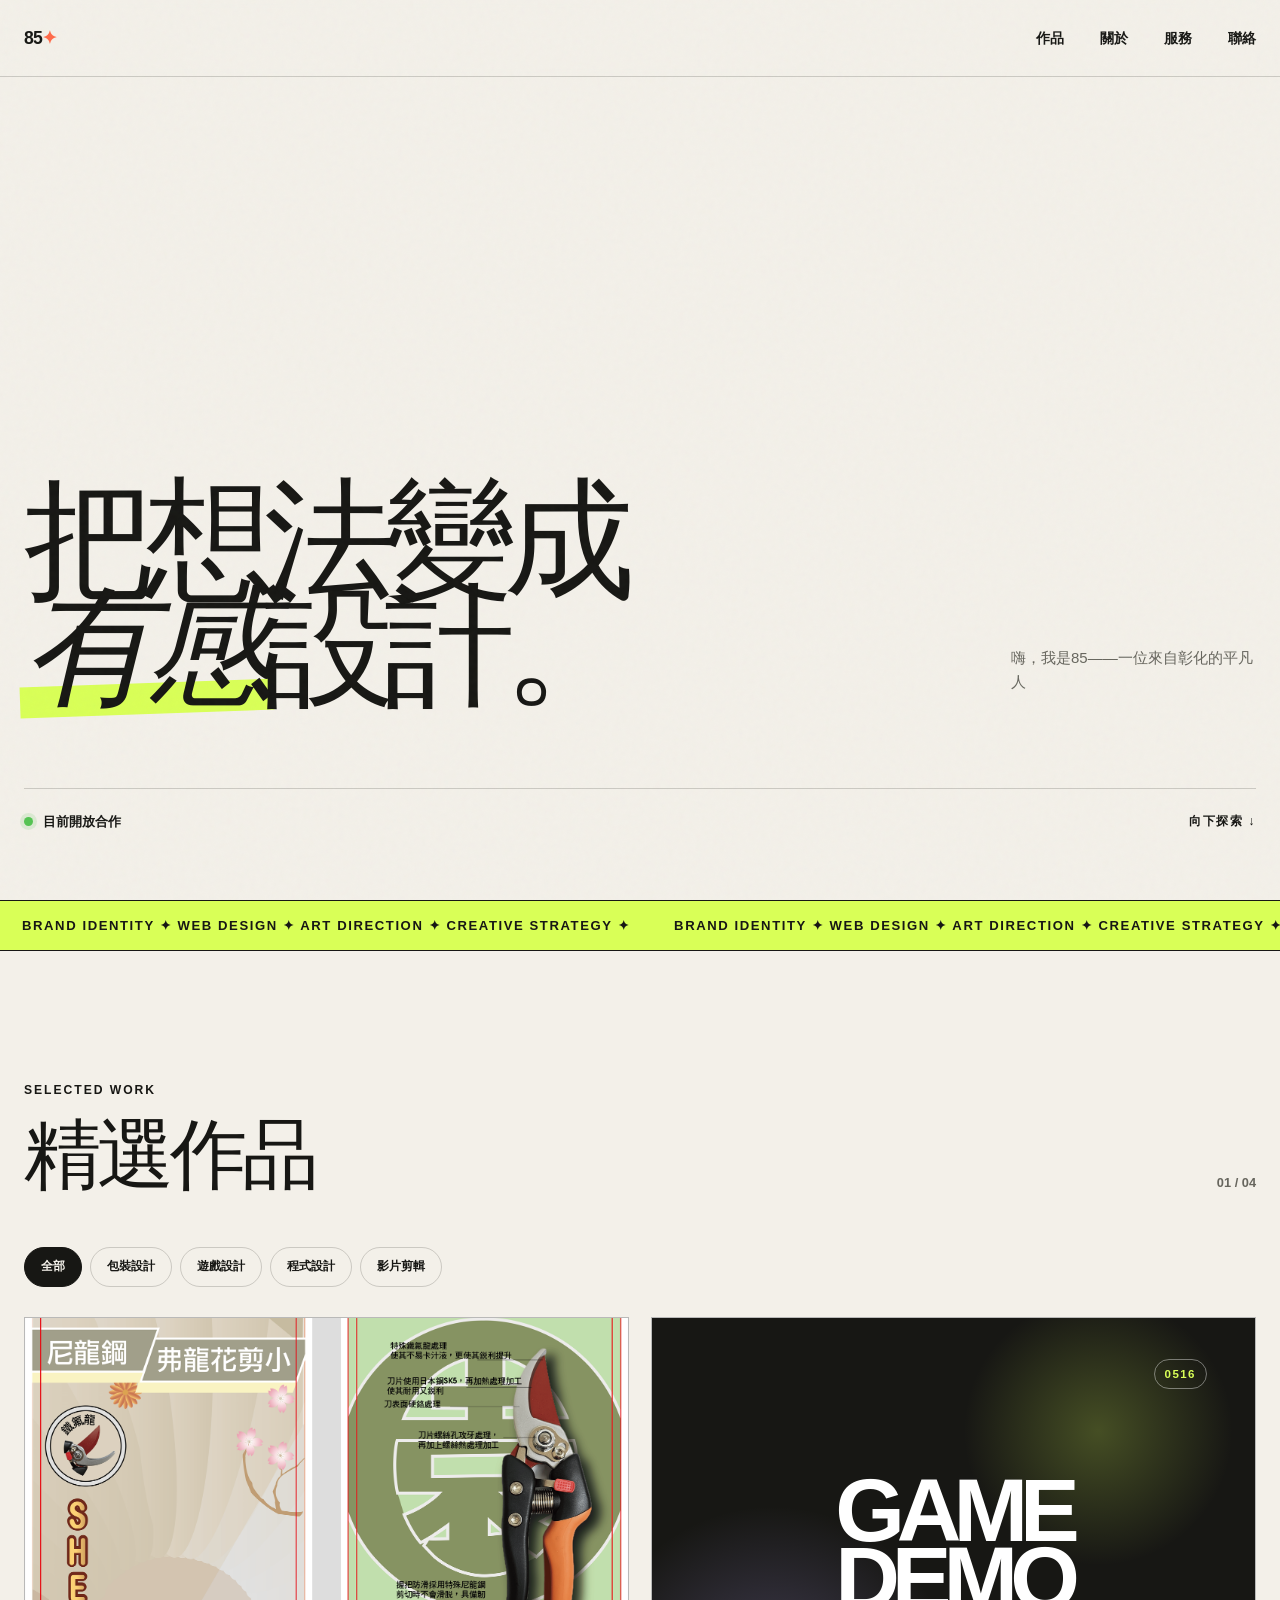
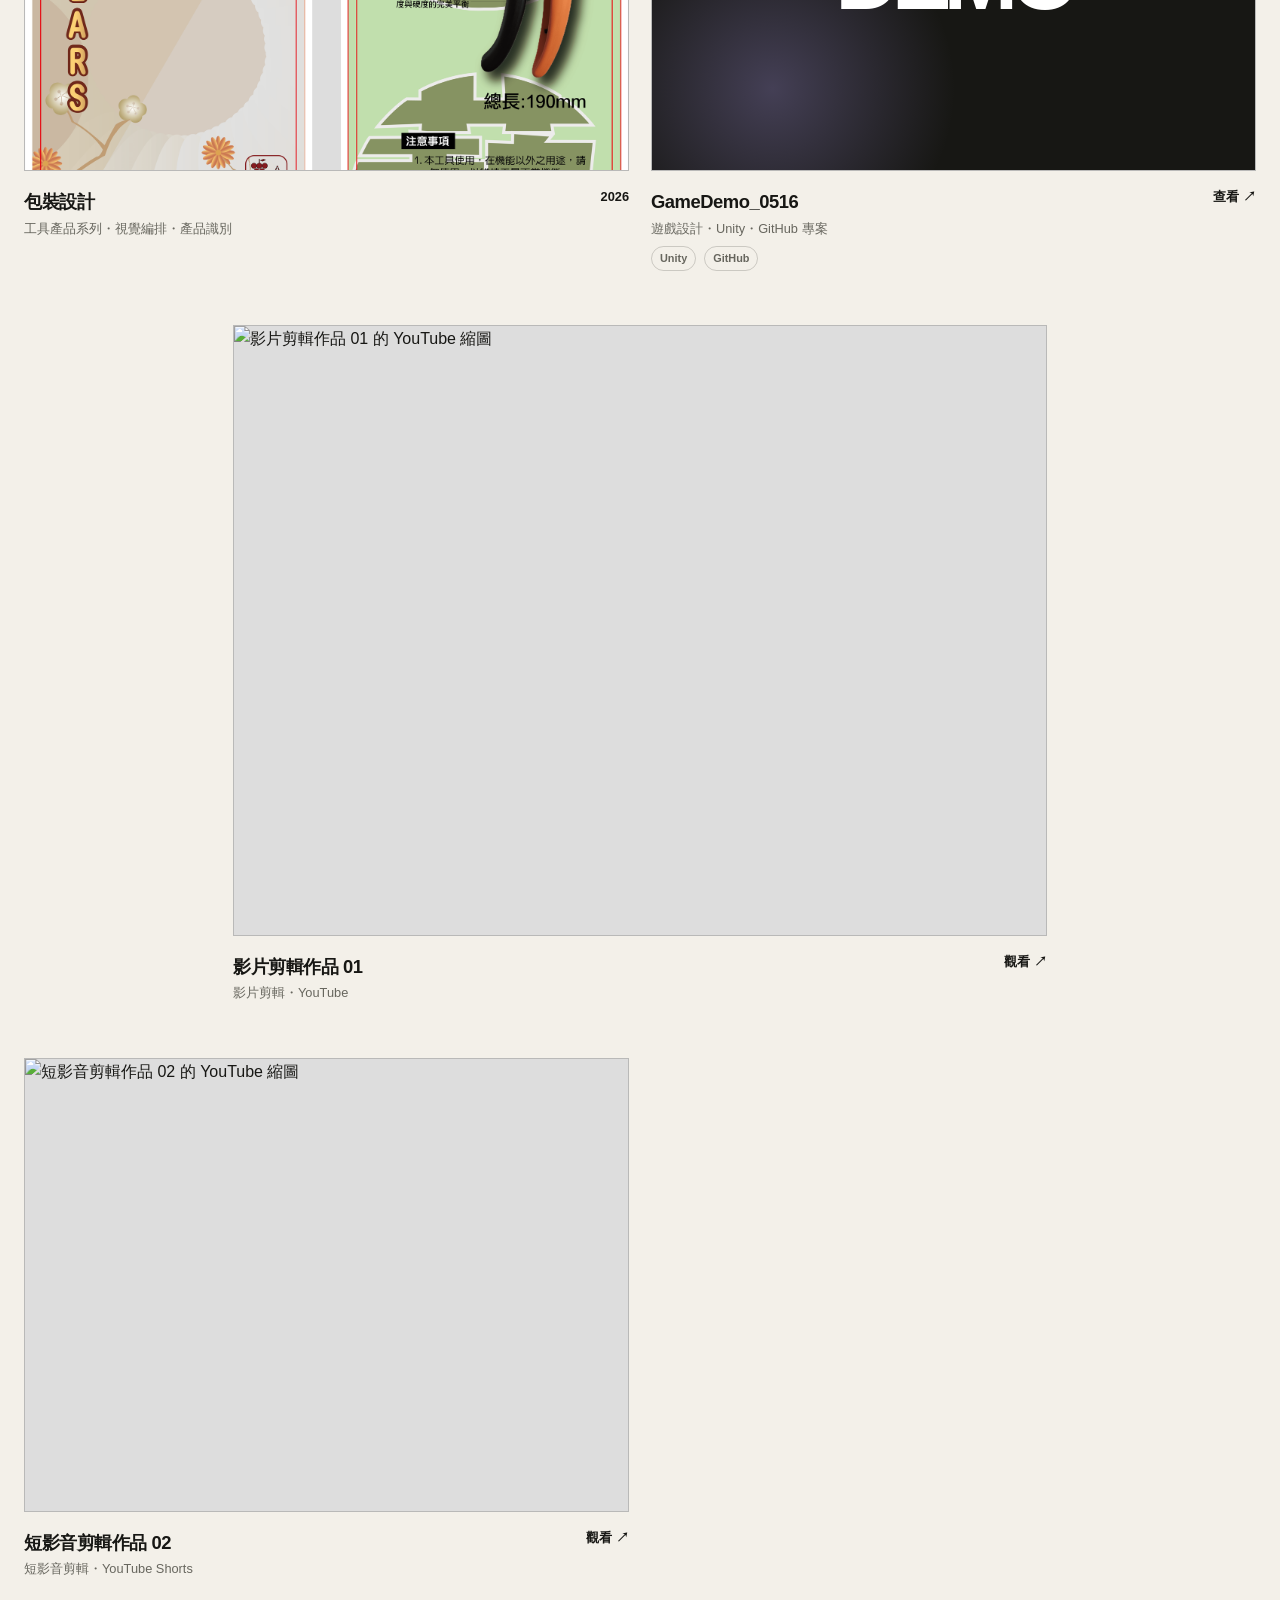
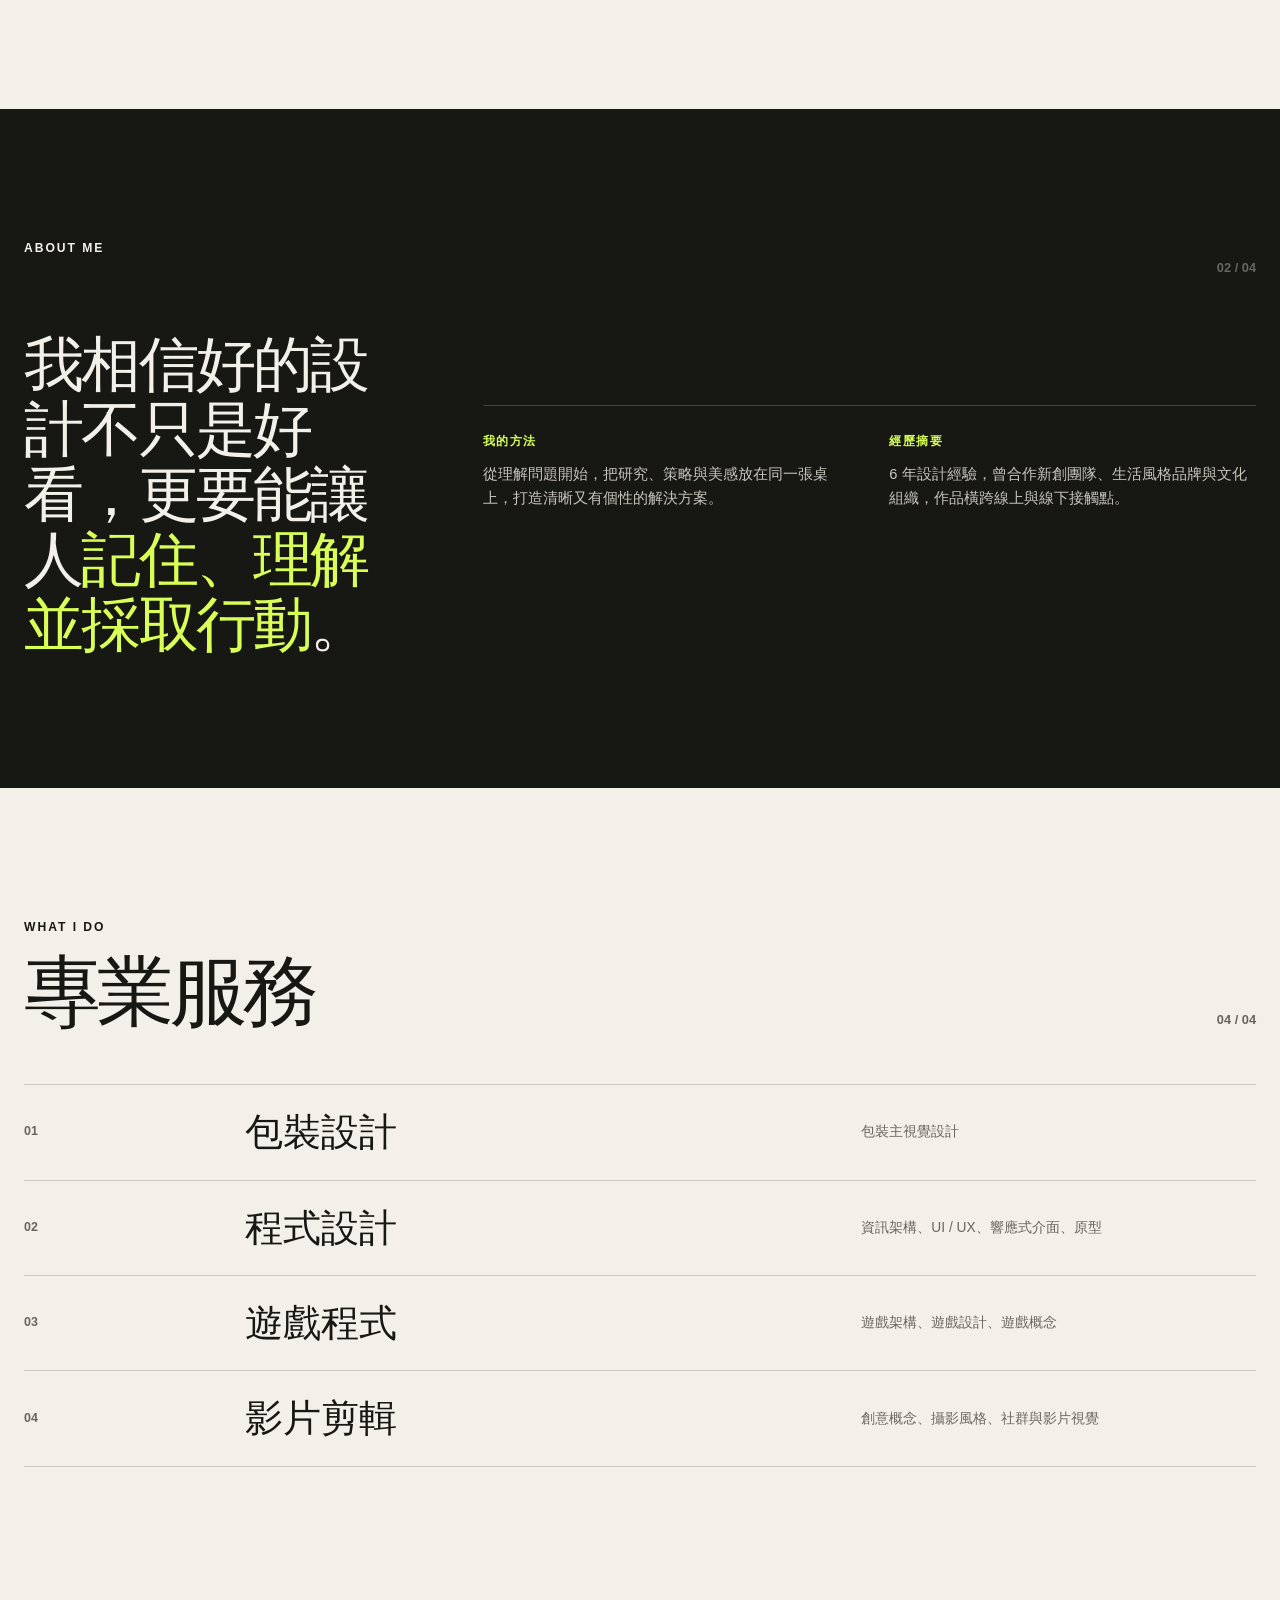
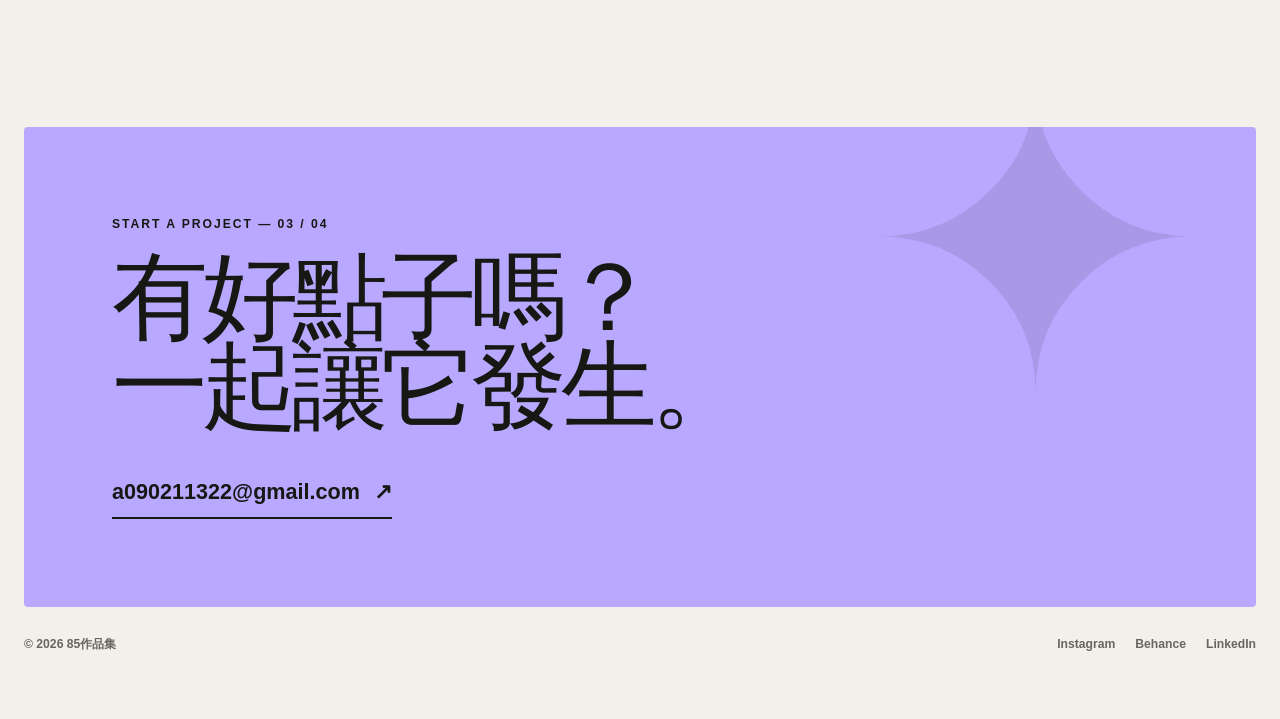
==== index.html @ 9539cc4c "Optimize packaging preview for mobile" ====
<!DOCTYPE html>
<html lang="zh-Hant">
<head>
  <meta charset="UTF-8">
  <meta name="viewport" content="width=device-width, initial-scale=1.0">
  <meta name="description" content="85的個人作品集。">
  <title>85 — 設計作品集</title>
  <link rel="stylesheet" href="styles.css?v=20260918-2">
</head>
<body>
  <div class="noise" aria-hidden="true"></div>

  <header>
    <nav class="container" aria-label="主要導覽">
      <a class="logo" href="#top" aria-label="回到首頁">85<span>✦</span></a>
      <button class="menu-button" type="button" aria-expanded="false" aria-controls="nav-links">選單</button>
      <div class="nav-links" id="nav-links">
        <a href="#work">作品</a>
        <a href="#about">關於</a>
        <a href="#services">服務</a>
        <a href="#contact">聯絡</a>
      </div>
    </nav>
  </header>

  <main id="top">
    <section class="hero">
      <div class="container">
        <div class="hero-top">
          <h1><span class="hero-line">把想法變成</span><span class="hero-line hero-line--accent"><em>有感</em>設計。</span></h1>
          <p class="hero-note">嗨，我是85——一位來自彰化的平凡人 </p>
        </div>
        <div class="hero-footer">
          <span class="status">目前開放合作</span>
          <a class="scroll-mark" href="#work">向下探索 ↓</a>
        </div>
      </div>
    </section>

    <div class="marquee" aria-hidden="true">
      <div class="marquee-track">
        <span>Brand Identity ✦ Web Design ✦ Art Direction ✦ Creative Strategy ✦</span>
        <span>Brand Identity ✦ Web Design ✦ Art Direction ✦ Creative Strategy ✦</span>
      </div>
    </div>

    <section id="work">
      <div class="container">
        <div class="section-heading reveal">
          <div>
            <p class="eyebrow">Selected work</p>
            <h2>精選作品</h2>
          </div>
          <span class="section-index">01 / 04</span>
        </div>

        <div class="filters reveal" aria-label="作品分類">
          <button class="filter active" type="button" data-filter="all">全部</button>
          <button class="filter" type="button" data-filter="brand">包裝設計</button>
          <button class="filter" type="button" data-filter="digital">遊戲設計</button>
          <button class="filter" type="button" data-filter="editorial">程式設計</button>
          <button class="filter" type="button" data-filter="video">影片剪輯</button>
        </div>

        <div class="projects">
          <article class="project reveal" data-category="brand">
            <a href="Work/" aria-label="查看工具產品包裝設計專案">
              <div class="project-visual"><img class="project-art project-photo" src="Work/418神田鳥尼龍鋼弗龍花剪小-web.png" alt="神田鳥花剪包裝設計" loading="lazy"></div>
              <div class="project-meta">
                <div><h3>包裝設計</h3><p>工具產品系列・視覺編排・產品識別</p></div>
                <span class="project-year">2026</span>
              </div>
            </a>
          </article>

          <article class="project project--game reveal" data-category="digital">
            <a href="https://github.com/insulation87/GameTest" target="_blank" rel="noopener noreferrer" aria-label="前往 GitHub 查看 GameDemo 0516 遊戲專案（在新分頁開啟）">
              <div class="project-visual"><div class="project-art game-art"></div></div>
              <div class="project-meta">
                <div>
                  <h3>GameDemo_0516</h3>
                  <p>遊戲設計・Unity・GitHub 專案</p>
                  <div class="download-meta" aria-hidden="true"><span>Unity</span><span>GitHub</span></div>
                </div>
                <span class="project-year">查看 ↗</span>
              </div>
            </a>
          </article>

          <article class="project project--video reveal" data-category="video">
            <a href="https://youtu.be/78-8fRRiSWk" target="_blank" rel="noopener noreferrer" aria-label="前往 YouTube 觀看影片剪輯作品 01（在新分頁開啟）">
              <div class="project-visual">
                <img class="project-art project-photo" src="https://i.ytimg.com/vi/78-8fRRiSWk/hqdefault.jpg" alt="影片剪輯作品 01 的 YouTube 縮圖" loading="lazy">
              </div>
              <div class="project-meta">
                <div><h3>影片剪輯作品 01</h3><p>影片剪輯・YouTube</p></div>
                <span class="project-year">觀看 ↗</span>
              </div>
            </a>
          </article>

          <article class="project project--video reveal" data-category="video">
            <a href="https://youtube.com/shorts/8UHu_Lg8MpE?feature=share" target="_blank" rel="noopener noreferrer" aria-label="前往 YouTube 觀看短影音剪輯作品 02（在新分頁開啟）">
              <div class="project-visual">
                <img class="project-art project-photo" src="https://i.ytimg.com/vi/8UHu_Lg8MpE/hqdefault.jpg" alt="短影音剪輯作品 02 的 YouTube 縮圖" loading="lazy">
              </div>
              <div class="project-meta">
                <div><h3>短影音剪輯作品 02</h3><p>短影音剪輯・YouTube Shorts</p></div>
                <span class="project-year">觀看 ↗</span>
              </div>
            </a>
          </article>

        </div>
      </div>
    </section>

    <section class="about" id="about">
      <div class="container">
        <div class="section-heading reveal">
          <p class="eyebrow">About me</p>
          <span class="section-index">02 / 04</span>
        </div>
        <div class="about-grid">
          <p class="about-copy reveal">我相信好的設計不只是好看，更要能讓人<span>記住、理解並採取行動</span>。</p>
          <div class="about-details reveal">
            <div>
              <h3>我的方法</h3>
              <p>從理解問題開始，把研究、策略與美感放在同一張桌上，打造清晰又有個性的解決方案。</p>
            </div>
            <div>
              <h3>經歷摘要</h3>
              <p>6 年設計經驗，曾合作新創團隊、生活風格品牌與文化組織，作品橫跨線上與線下接觸點。</p>
            </div>
          </div>
        </div>
      </div>
    </section>

    <section id="services">
      <div class="container">
        <div class="section-heading reveal">
          <div><p class="eyebrow">What I do</p><h2>專業服務</h2></div>
          <span class="section-index">04 / 04</span>
        </div>
        <div class="services-list reveal">
          <div class="service"><span>01</span><h3>包裝設計</h3><p>包裝主視覺設計</p></div>
          <div class="service"><span>02</span><h3>程式設計</h3><p>資訊架構、UI / UX、響應式介面、原型</p></div>
          <div class="service"><span>03</span><h3>遊戲程式</h3><p>遊戲架構、遊戲設計、遊戲概念</p></div>
          <div class="service"><span>04</span><h3>影片剪輯</h3><p>創意概念、攝影風格、社群與影片視覺</p></div>
        </div>
      </div>
    </section>

    <section class="contact" id="contact">
      <div class="container">
        <div class="contact-card reveal">
          <p class="eyebrow">Start a project — 03 / 04</p>
          <h2>有好點子嗎？<br>一起讓它發生。</h2>
          <a class="contact-link" href="mailto:a090211322@gmail.com">a090211322@gmail.com <span>↗</span></a>
        </div>
        <footer>
          <span>© <span id="year"></span> 85作品集</span>
          <div class="socials"><a href="#">Instagram</a><a href="#">Behance</a><a href="#">LinkedIn</a></div>
        </footer>
      </div>
    </section>
  </main>

  <script>
    const menuButton = document.querySelector('.menu-button');
    const navLinks = document.querySelector('.nav-links');

    menuButton.addEventListener('click', () => {
      const isOpen = navLinks.classList.toggle('open');
      menuButton.setAttribute('aria-expanded', String(isOpen));
      menuButton.textContent = isOpen ? '關閉' : '選單';
    });

    navLinks.querySelectorAll('a').forEach(link => link.addEventListener('click', () => {
      navLinks.classList.remove('open');
      menuButton.setAttribute('aria-expanded', 'false');
      menuButton.textContent = '選單';
    }));

    document.querySelectorAll('.filter').forEach(button => {
      button.addEventListener('click', () => {
        document.querySelector('.filter.active').classList.remove('active');
        button.classList.add('active');
        const filter = button.dataset.filter;

        document.querySelectorAll('.project').forEach(project => {
          const categories = project.dataset.category.split(' ');
          project.classList.toggle('hidden', filter !== 'all' && !categories.includes(filter));
        });
      });
    });

    const observer = new IntersectionObserver(entries => {
      entries.forEach(entry => {
        if (entry.isIntersecting) {
          entry.target.classList.add('visible');
          observer.unobserve(entry.target);
        }
      });
    }, { threshold: .12 });

    document.querySelectorAll('.reveal').forEach(element => observer.observe(element));
    document.getElementById('year').textContent = new Date().getFullYear();
  </script>
</body>
</html>
---- styles.css ----
:root {
  --ink: #171714;
  --paper: #f3f0e9;
  --lime: #d9ff57;
  --coral: #ff6b4a;
  --lavender: #b9a8ff;
  --line: rgba(23, 23, 20, 0.18);
  --muted: #67665e;
  --max-width: 1240px;
}

* { box-sizing: border-box; }
html { width: 100%; max-width: 100%; overflow-x: hidden; scroll-behavior: smooth; }
body {
  width: 100%;
  max-width: 100%;
  overflow-x: hidden;
  margin: 0;
  color: var(--ink);
  background: var(--paper);
  font-family: Inter, "Noto Sans TC", "PingFang TC", "Microsoft JhengHei", sans-serif;
  line-height: 1.6;
}
a { color: inherit; text-decoration: none; }
button { color: inherit; font: inherit; }
::selection { color: var(--ink); background: var(--lime); }
main { width: 100%; max-width: 100%; overflow-x: clip; }

.noise {
  position: fixed;
  inset: 0;
  z-index: 20;
  pointer-events: none;
  opacity: .035;
  background-image: url("data:image/svg+xml,%3Csvg viewBox='0 0 180 180' xmlns='http://www.w3.org/2000/svg'%3E%3Cfilter id='n'%3E%3CfeTurbulence type='fractalNoise' baseFrequency='.85' numOctaves='4' stitchTiles='stitch'/%3E%3C/filter%3E%3Crect width='100%25' height='100%25' filter='url(%23n)' opacity='.8'/%3E%3C/svg%3E");
}

.container { width: min(calc(100% - 48px), var(--max-width)); margin: 0 auto; }
.eyebrow {
  margin: 0 0 20px;
  font-size: .76rem;
  font-weight: 800;
  letter-spacing: .16em;
  text-transform: uppercase;
}

header {
  position: fixed;
  top: 0;
  left: 0;
  z-index: 10;
  width: 100%;
  border-bottom: 1px solid var(--line);
  background: rgba(243, 240, 233, .86);
  backdrop-filter: blur(16px);
}
nav {
  display: flex;
  align-items: center;
  justify-content: space-between;
  height: 76px;
}
.logo { font-size: 1.1rem; font-weight: 900; letter-spacing: -.04em; }
.logo span { color: var(--coral); }
.nav-links { display: flex; align-items: center; gap: 36px; }
.nav-links a { position: relative; font-size: .88rem; font-weight: 700; }
.nav-links a::after {
  content: "";
  position: absolute;
  right: 0;
  bottom: -5px;
  left: 0;
  height: 2px;
  background: var(--ink);
  transform: scaleX(0);
  transform-origin: right;
  transition: transform .25s ease;
}
.nav-links a:hover::after { transform: scaleX(1); transform-origin: left; }
.menu-button { display: none; padding: 8px 0; border: 0; background: none; font-weight: 800; cursor: pointer; }

.hero {
  min-height: 100vh;
  display: grid;
  align-items: end;
  padding: 150px 0 68px;
  overflow: hidden;
}
.hero-top { display: flex; justify-content: space-between; align-items: flex-end; gap: 40px; }
.hero h1 {
  max-width: 980px;
  margin: 0;
  font-family: Georgia, "Noto Serif TC", serif;
  font-size: clamp(4.3rem, 10.2vw, 9.1rem);
  font-weight: 400;
  line-height: .82;
  letter-spacing: -.085em;
}
.hero-line { display: block; }
.hero-line--accent { white-space: nowrap; }
.hero h1 em { position: relative; font-weight: 400; }
.hero h1 em::before {
  content: "";
  position: absolute;
  z-index: -1;
  right: -.08em;
  bottom: .04em;
  left: -.03em;
  height: .24em;
  background: var(--lime);
  transform: rotate(-2deg);
}
.hero-note { width: 245px; margin: 0 0 8px; font-size: .94rem; color: var(--muted); }
.hero-footer {
  display: flex;
  align-items: flex-end;
  justify-content: space-between;
  margin-top: 86px;
  padding-top: 22px;
  border-top: 1px solid var(--line);
}
.status { display: flex; align-items: center; gap: 10px; font-size: .82rem; font-weight: 700; }
.status::before { content: ""; width: 9px; height: 9px; border-radius: 50%; background: #54c452; box-shadow: 0 0 0 4px rgba(84,196,82,.15); }
.scroll-mark { font-size: .78rem; font-weight: 800; letter-spacing: .12em; text-transform: uppercase; }

.marquee { width: 100%; max-width: 100vw; overflow: hidden; border-block: 1px solid var(--ink); background: var(--lime); }
.marquee-track { display: flex; width: max-content; animation: marquee 22s linear infinite; }
.marquee span { padding: 14px 22px; font-size: .82rem; font-weight: 900; letter-spacing: .12em; text-transform: uppercase; }
@keyframes marquee { to { transform: translateX(-50%); } }

section { padding: 130px 0; }
.section-heading { display: flex; justify-content: space-between; align-items: end; gap: 32px; margin-bottom: 54px; }
.section-heading h2 { margin: 0; font: 400 clamp(2.8rem, 6vw, 5.8rem)/.95 Georgia, "Noto Serif TC", serif; letter-spacing: -.055em; }
.section-index { color: var(--muted); font-size: .8rem; font-weight: 800; }

.filters { display: flex; gap: 8px; flex-wrap: wrap; margin-bottom: 30px; }
.filter {
  padding: 9px 16px;
  border: 1px solid var(--line);
  border-radius: 999px;
  background: transparent;
  font-size: .78rem;
  font-weight: 750;
  cursor: pointer;
  transition: .2s ease;
}
.filter:hover, .filter.active { color: var(--paper); border-color: var(--ink); background: var(--ink); }

.projects { display: grid; grid-template-columns: repeat(12, minmax(0, 1fr)); gap: 54px 22px; }
.project { min-width: 0; grid-column: span 6; transition: opacity .25s ease, transform .25s ease; }
.project > a { display: block; width: 100%; min-width: 0; }
.project:nth-child(3n) { grid-column: 3 / span 8; }
.project.hidden { display: none; }
.project-visual {
  position: relative;
  overflow: hidden;
  aspect-ratio: 4 / 3;
  border: 1px solid var(--line);
  background: #ddd;
}
.project-visual::after {
  content: "查看專案 ↗";
  position: absolute;
  right: 18px;
  bottom: 18px;
  padding: 10px 14px;
  border-radius: 999px;
  color: white;
  background: var(--ink);
  font-size: .76rem;
  font-weight: 800;
  opacity: 0;
  transform: translateY(8px);
  transition: .25s ease;
}
.project:hover .project-visual::after { opacity: 1; transform: none; }
.project-art { position: absolute; inset: 0; transition: transform .55s cubic-bezier(.2,.7,.2,1); }
.project:hover .project-art { transform: scale(1.035); }
.project-photo { width: 100%; height: 100%; object-fit: cover; object-position: center 35%; }

.art-one { background: #ef583c; }
.art-one::before { content: "日日\A 好食"; white-space: pre; position: absolute; left: 10%; top: 11%; font: 900 clamp(3rem, 6vw, 6rem)/.85 "Noto Sans TC", sans-serif; letter-spacing: -.1em; color: #ffe9aa; }
.art-one::after { content: "01"; position: absolute; right: 8%; bottom: 5%; font: italic 400 8rem/1 Georgia, serif; color: #3b2b21; }
.art-two { background: #211f20; }
.art-two::before { content: ""; position: absolute; width: 42%; aspect-ratio: 1; left: 29%; top: 20%; border-radius: 50%; background: radial-gradient(circle at 34% 30%, #fff4d0 0 5%, #baa8ff 20%, #6049c7 47%, transparent 48%), conic-gradient(from 90deg, #b9a8ff, #ff6b4a, #d9ff57, #b9a8ff); filter: blur(.2px); box-shadow: 0 0 70px #7c63ff66; }
.art-two::after { content: "NOCTURNE"; position: absolute; right: 0; bottom: 8%; left: 0; color: white; font: 400 clamp(2rem, 4vw, 4rem)/1 Georgia, serif; letter-spacing: .14em; text-align: center; }
.art-three { background: #bed1d6; }
.art-three::before { content: "A\A R\A C"; white-space: pre; position: absolute; left: 7%; top: -4%; font: 900 clamp(6rem, 14vw, 13rem)/.62 Arial, sans-serif; color: #18222d; letter-spacing: -.11em; }
.art-three::after { content: "建築作為日常的容器"; position: absolute; right: 7%; bottom: 8%; width: 120px; padding-top: 12px; border-top: 2px solid #18222d; font-size: .75rem; font-weight: 800; }
.art-four { background: #d9ff57; }
.art-four::before { content: "MOVE\A WITH\A JOY"; white-space: pre; position: absolute; left: 9%; top: 12%; font: 900 clamp(2.6rem, 6vw, 5.8rem)/.78 Arial, sans-serif; letter-spacing: -.09em; transform: rotate(-5deg); }
.art-four::after { content: "●"; position: absolute; right: 10%; bottom: 9%; font-size: clamp(5rem, 11vw, 10rem); color: var(--coral); }

.project-meta { display: flex; justify-content: space-between; gap: 20px; padding-top: 16px; }
.project-meta h3 { margin: 0; font-size: 1.15rem; letter-spacing: -.025em; }
.project-meta p { margin: 2px 0 0; color: var(--muted); font-size: .8rem; }
.project-year { font-size: .8rem; font-weight: 700; }

.project--game .project-visual::after {
  content: "在 GitHub 查看 ↗";
  color: var(--ink);
  background: var(--lime);
}
.project--video .project-visual::after {
  content: "在 YouTube 觀看 ↗";
  background: #ff0033;
}
.game-art {
  display: grid;
  place-items: center;
  padding: clamp(28px, 6vw, 70px);
  color: white;
  background:
    radial-gradient(circle at 74% 25%, rgba(217, 255, 87, .24), transparent 24%),
    radial-gradient(circle at 20% 82%, rgba(185, 168, 255, .28), transparent 30%),
    #171714;
}
.game-art::before {
  content: "GAME\A DEMO";
  white-space: pre;
  font: 900 clamp(3.2rem, 7vw, 7rem)/.76 Arial, sans-serif;
  letter-spacing: -.09em;
}
.game-art::after {
  content: "0516";
  position: absolute;
  top: 9%;
  right: 8%;
  padding: 5px 10px;
  border: 1px solid rgba(255,255,255,.4);
  border-radius: 999px;
  color: var(--lime);
  font-size: .72rem;
  font-weight: 900;
  letter-spacing: .12em;
}
.download-meta { display: flex; align-items: center; gap: 8px; flex-wrap: wrap; margin-top: 7px; }
.download-meta span {
  padding: 3px 8px;
  border: 1px solid var(--line);
  border-radius: 999px;
  color: var(--muted);
  font-size: .68rem;
  font-weight: 750;
}

.about { color: var(--paper); background: var(--ink); }
.about-grid { display: grid; grid-template-columns: 4fr 8fr; gap: 72px; }
.about-copy { margin: 0; font: 400 clamp(2.1rem, 4.7vw, 4.5rem)/1.08 Georgia, "Noto Serif TC", serif; letter-spacing: -.045em; }
.about-copy span { color: var(--lime); }
.about-details { grid-column: 2; display: grid; grid-template-columns: 1fr 1fr; gap: 40px; margin-top: 72px; padding-top: 26px; border-top: 1px solid rgba(255,255,255,.18); }
.about-details h3 { margin: 0 0 12px; font-size: .75rem; color: var(--lime); letter-spacing: .13em; text-transform: uppercase; }
.about-details p { margin: 0; color: #c8c5bc; font-size: .92rem; }

.services-list { border-top: 1px solid var(--line); }
.service { display: grid; grid-template-columns: 1fr 3fr 2fr; gap: 24px; align-items: center; padding: 28px 0; border-bottom: 1px solid var(--line); }
.service span { color: var(--muted); font-size: .78rem; font-weight: 800; }
.service h3 { margin: 0; font: 400 clamp(1.5rem, 3vw, 2.5rem)/1 Georgia, serif; }
.service p { margin: 0; color: var(--muted); font-size: .86rem; }

.contact { padding-bottom: 54px; }
.contact-card {
  position: relative;
  overflow: hidden;
  padding: clamp(32px, 7vw, 88px);
  border-radius: 4px;
  color: var(--ink);
  background: var(--lavender);
}
.contact-card::after { content: "✦"; position: absolute; right: 4%; top: -18%; color: rgba(23,23,20,.1); font-size: clamp(12rem, 32vw, 30rem); line-height: 1; }
.contact-card h2 { position: relative; z-index: 1; max-width: 850px; margin: 0 0 44px; font: 400 clamp(3rem, 7.5vw, 7rem)/.92 Georgia, "Noto Serif TC", serif; letter-spacing: -.065em; }
.contact-link { position: relative; z-index: 1; display: inline-flex; align-items: center; gap: 14px; padding-bottom: 8px; border-bottom: 2px solid var(--ink); font-size: clamp(1rem, 2vw, 1.35rem); font-weight: 800; }
.contact-link:hover { color: #503c9d; border-color: currentColor; }
footer { display: flex; justify-content: space-between; gap: 20px; padding: 28px 0 10px; color: var(--muted); font-size: .76rem; font-weight: 700; }
.socials { display: flex; gap: 20px; }
.socials a:hover { color: var(--ink); }

.reveal { opacity: 0; transform: translateY(24px); transition: opacity .7s ease, transform .7s ease; }
.reveal.visible { opacity: 1; transform: none; }

@media (max-width: 760px) {
  .container { width: min(calc(100% - 32px), var(--max-width)); }
  nav { height: 66px; }
  .menu-button { display: block; }
  .nav-links {
    position: absolute;
    top: 66px;
    right: 0;
    left: 0;
    display: none;
    flex-direction: column;
    align-items: flex-start;
    gap: 18px;
    padding: 24px 16px 28px;
    border-bottom: 1px solid var(--line);
    background: var(--paper);
  }
  .nav-links.open { display: flex; }
  .hero { min-height: auto; padding: 118px 0 56px; }
  .hero-top { display: block; }
  .hero h1 {
    max-width: 100%;
    font-size: min(16vw, 5.5rem);
    line-height: .94;
    letter-spacing: -.065em;
  }
  .hero-line + .hero-line { margin-top: .08em; }
  .hero-note { width: auto; max-width: 330px; margin-top: 30px; }
  .hero-footer { gap: 16px; flex-wrap: wrap; margin-top: 48px; }
  .project-meta > div { min-width: 0; }
  .contact-link { max-width: 100%; gap: 8px; font-size: clamp(.86rem, 3.8vw, 1rem); overflow-wrap: anywhere; }
  section { padding: 90px 0; }
  .section-heading { margin-bottom: 38px; }
  .project, .project:nth-child(3n) { width: 100%; max-width: 100%; min-width: 0; grid-column: 1 / -1; }
  .projects { width: 100%; max-width: 100%; }
  .project-visual { width: 100%; max-width: 100%; }
  .project[data-category~="brand"] .project-visual { aspect-ratio: 3 / 4; }
  .project .project-photo { object-fit: contain; object-position: center; background: #e7e3da; }
  .project-meta { width: 100%; min-width: 0; flex-wrap: wrap; }
  .projects { gap: 42px; }
  .about-grid { grid-template-columns: 1fr; gap: 28px; }
  .about-details { grid-column: 1; grid-template-columns: 1fr; gap: 28px; margin-top: 36px; }
  .service { grid-template-columns: 40px 1fr; }
  .service p { grid-column: 2; }
  footer { flex-direction: column; }
}

@media (prefers-reduced-motion: reduce) {
  html { scroll-behavior: auto; }
  *, *::before, *::after { animation-duration: .01ms !important; animation-iteration-count: 1 !important; transition-duration: .01ms !important; }
  .reveal { opacity: 1; transform: none; }
}
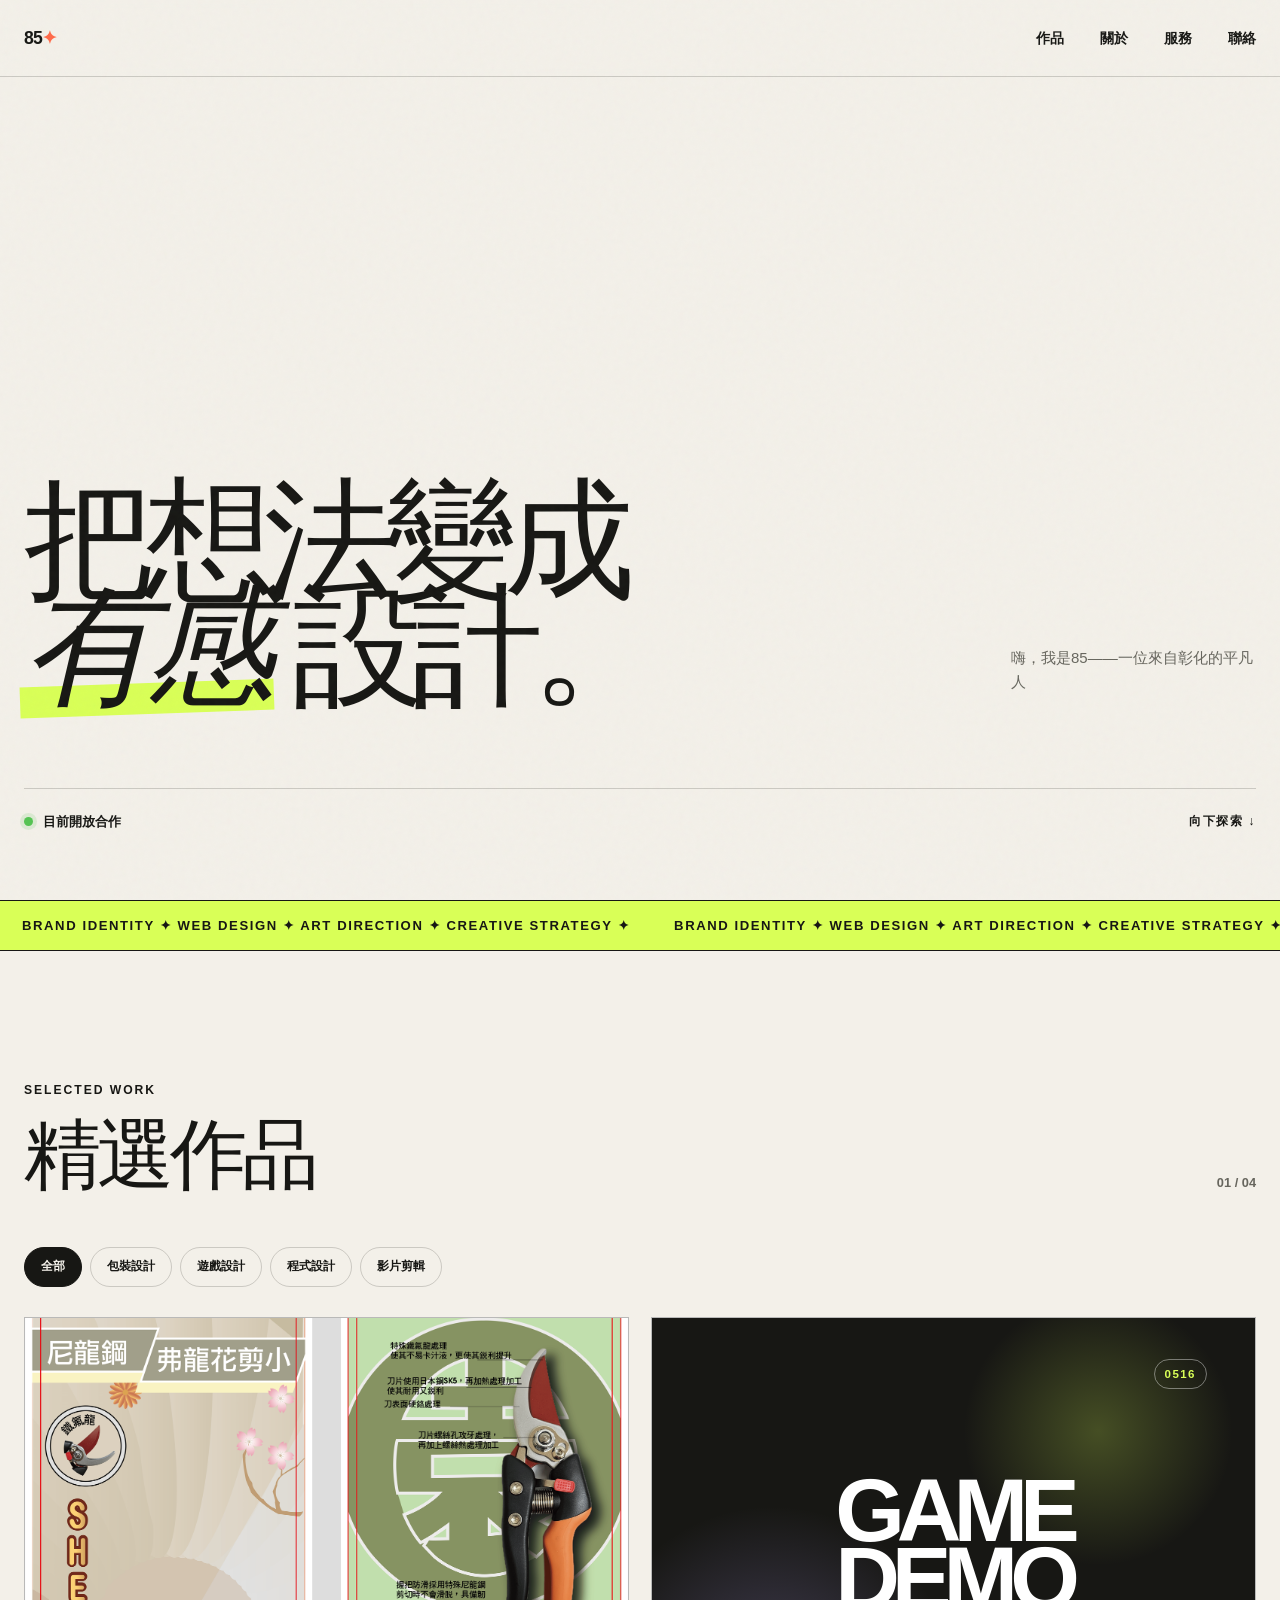
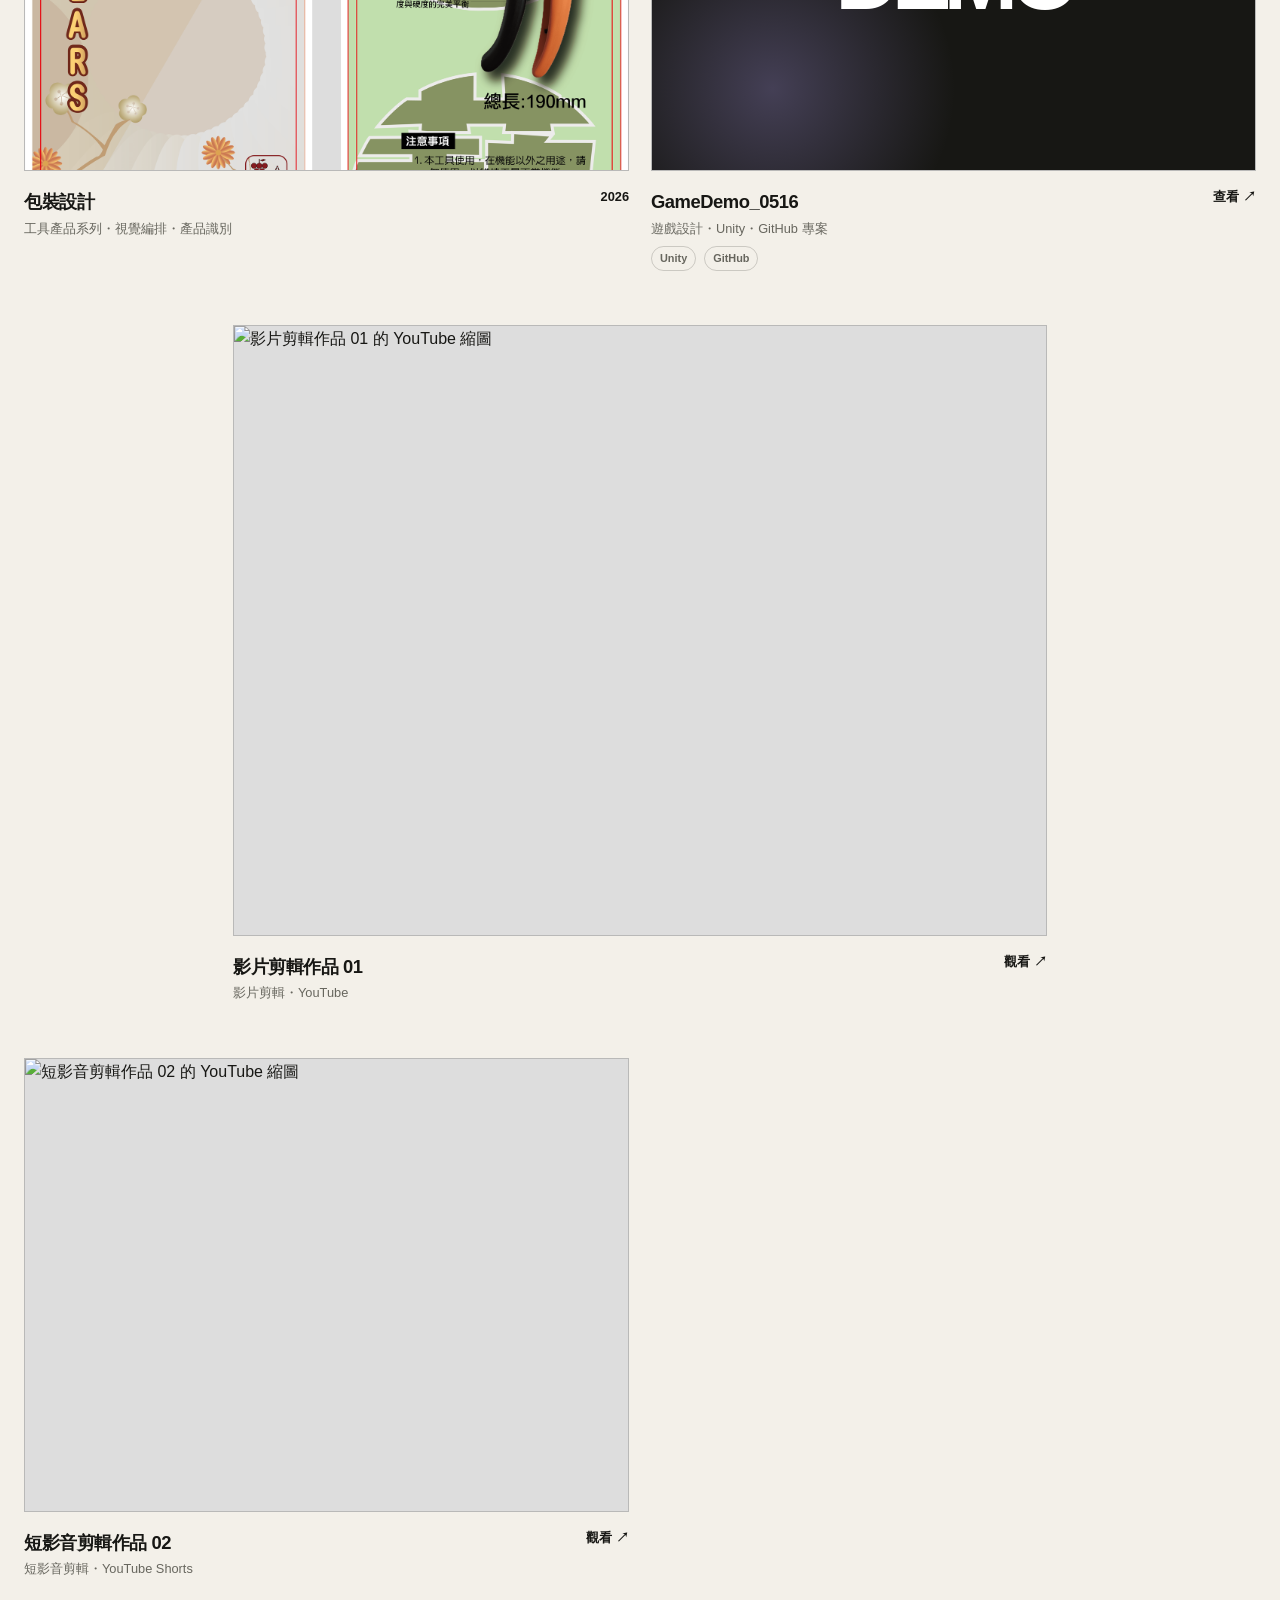
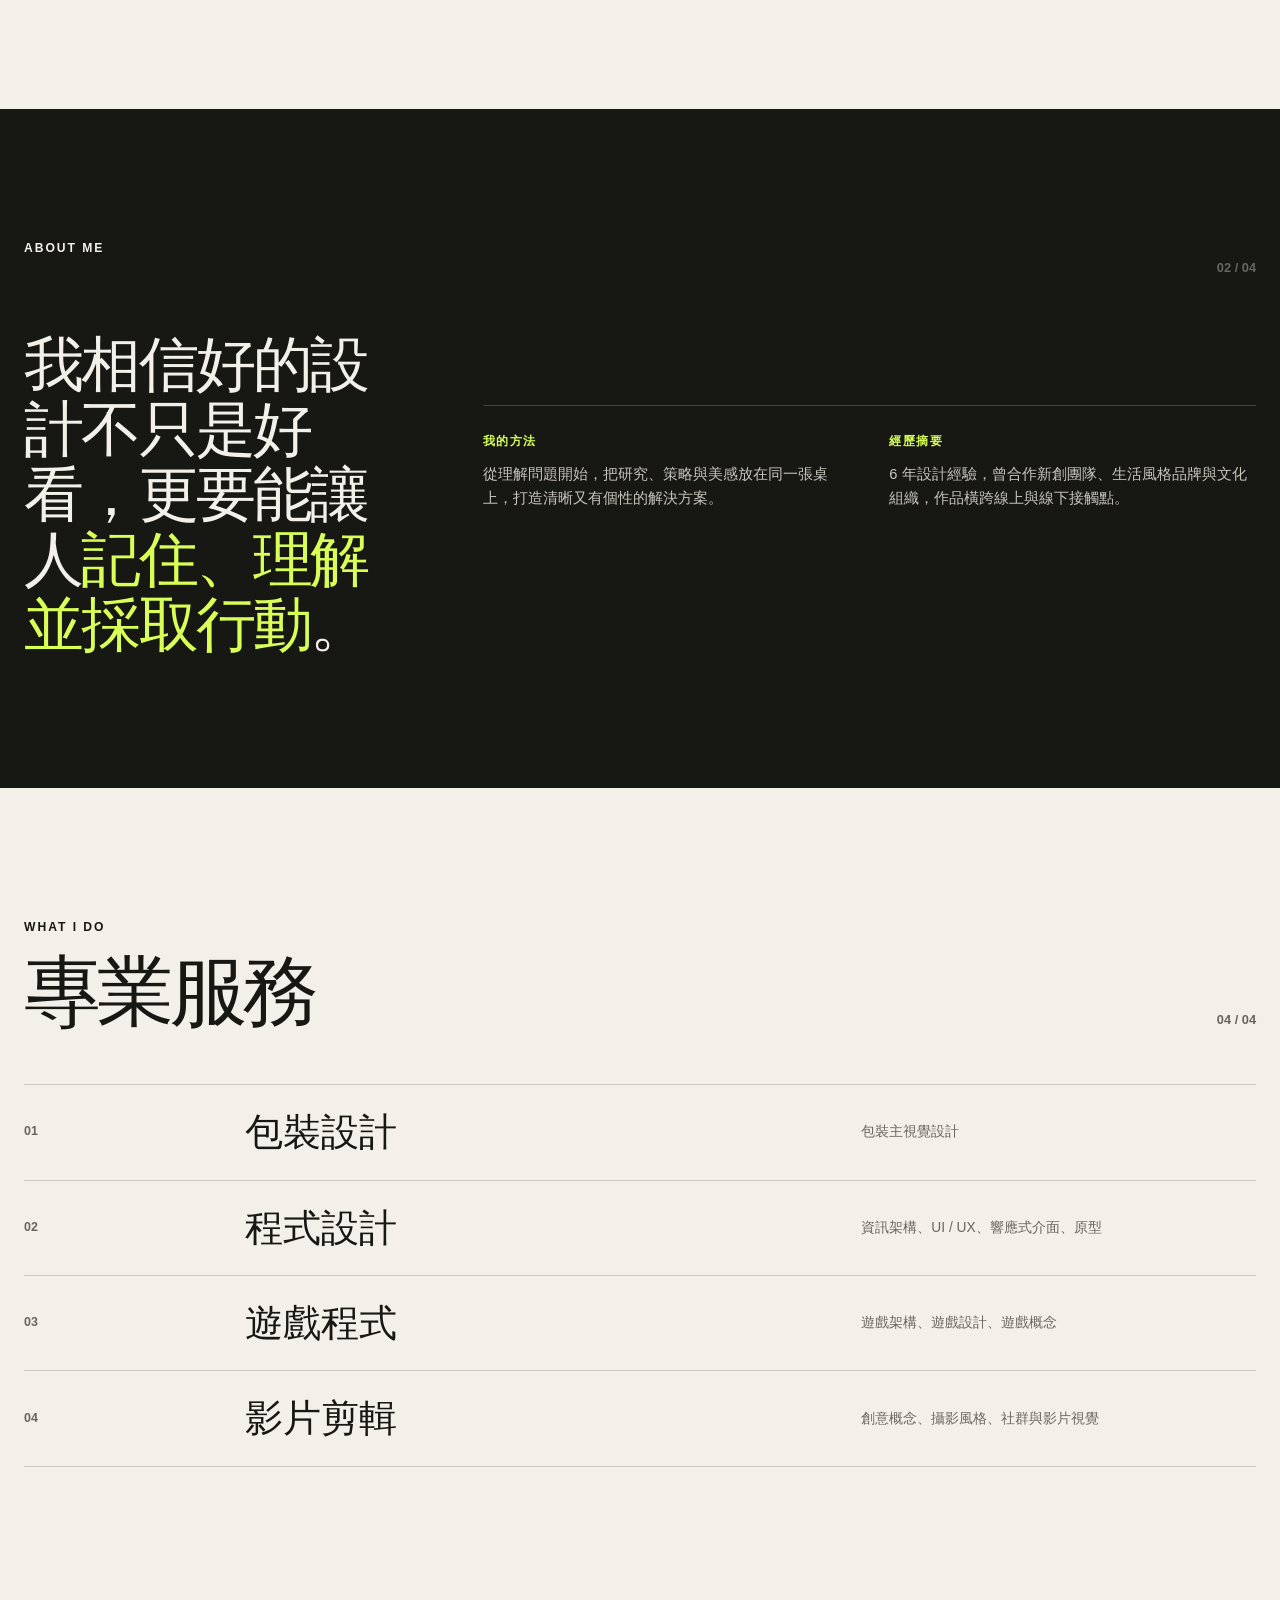
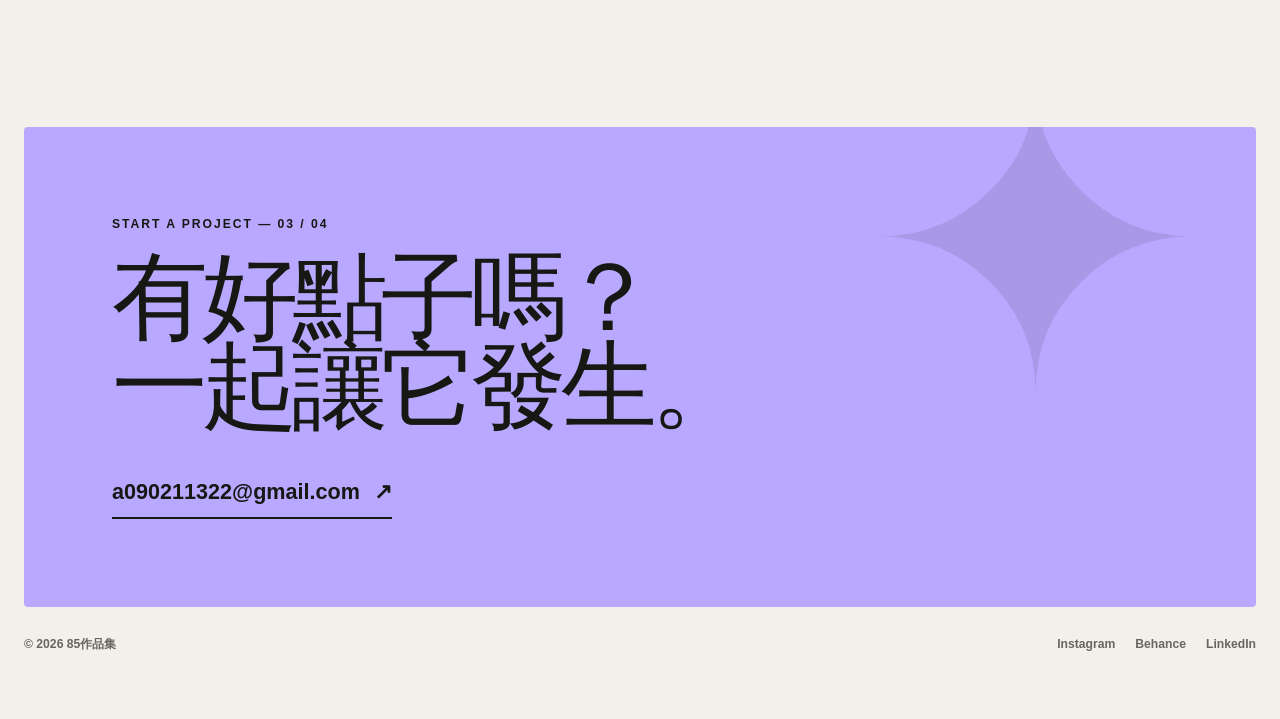
==== commit b51122b5: "Space hero accent from following text" ====
--- a/index.html
+++ b/index.html
@@ -5,7 +5,7 @@
   <meta name="viewport" content="width=device-width, initial-scale=1.0">
   <meta name="description" content="85的個人作品集。">
   <title>85 — 設計作品集</title>
-  <link rel="stylesheet" href="styles.css?v=20260918-2">
+  <link rel="stylesheet" href="styles.css?v=20260918-5">
 </head>
 <body>
   <div class="noise" aria-hidden="true"></div>
@@ -207,6 +207,11 @@
 
     document.querySelectorAll('.reveal').forEach(element => observer.observe(element));
     document.getElementById('year').textContent = new Date().getFullYear();
+    if (new URLSearchParams(location.search).get('layout-check') === '1') {
+      const diagnosticScript = document.createElement('script');
+      diagnosticScript.src = 'layout-check.js';
+      document.body.appendChild(diagnosticScript);
+    }
   </script>
 </body>
 </html>
--- a/styles.css
+++ b/styles.css
@@ -23,6 +23,7 @@
 }
 a { color: inherit; text-decoration: none; }
 button { color: inherit; font: inherit; }
+img { display: block; max-width: 100%; }
 ::selection { color: var(--ink); background: var(--lime); }
 main { width: 100%; max-width: 100%; overflow-x: clip; }
 
@@ -98,7 +99,7 @@
 }
 .hero-line { display: block; }
 .hero-line--accent { white-space: nowrap; }
-.hero h1 em { position: relative; font-weight: 400; }
+.hero h1 em { position: relative; margin-inline-end: .22em; font-weight: 400; }
 .hero h1 em::before {
   content: "";
   position: absolute;
@@ -279,7 +280,7 @@
 .reveal.visible { opacity: 1; transform: none; }
 
 @media (max-width: 760px) {
-  .container { width: min(calc(100% - 32px), var(--max-width)); }
+  .container { width: auto; max-width: var(--max-width); margin-right: 16px; margin-left: 16px; }
   nav { height: 66px; }
   .menu-button { display: block; }
   .nav-links {
@@ -311,13 +312,24 @@
   .contact-link { max-width: 100%; gap: 8px; font-size: clamp(.86rem, 3.8vw, 1rem); overflow-wrap: anywhere; }
   section { padding: 90px 0; }
   .section-heading { margin-bottom: 38px; }
-  .project, .project:nth-child(3n) { width: 100%; max-width: 100%; min-width: 0; grid-column: 1 / -1; }
-  .projects { width: 100%; max-width: 100%; }
-  .project-visual { width: 100%; max-width: 100%; }
-  .project[data-category~="brand"] .project-visual { aspect-ratio: 3 / 4; }
-  .project .project-photo { object-fit: contain; object-position: center; background: #e7e3da; }
+  .project, .project:nth-child(3n) { width: min(100%, calc(100vw - 32px)); max-width: calc(100vw - 32px); min-width: 0; grid-column: 1 / -1; }
+  .projects { display: block; width: min(100%, calc(100vw - 32px)); max-width: calc(100vw - 32px); }
+  .project + .project { margin-top: 42px; }
+  .project-visual { width: min(100%, calc(100vw - 32px)); max-width: calc(100vw - 32px); }
+  .project[data-category~="brand"] .project-visual { aspect-ratio: auto; }
+  .project[data-category~="brand"] .project-photo {
+    position: static;
+    inset: auto;
+    display: block;
+    width: min(100%, calc(100vw - 32px));
+    max-width: calc(100vw - 32px);
+    height: auto;
+    object-fit: contain;
+    object-position: center;
+    transform: none;
+    background: #e7e3da;
+  }
   .project-meta { width: 100%; min-width: 0; flex-wrap: wrap; }
-  .projects { gap: 42px; }
   .about-grid { grid-template-columns: 1fr; gap: 28px; }
   .about-details { grid-column: 1; grid-template-columns: 1fr; gap: 28px; margin-top: 36px; }
   .service { grid-template-columns: 40px 1fr; }
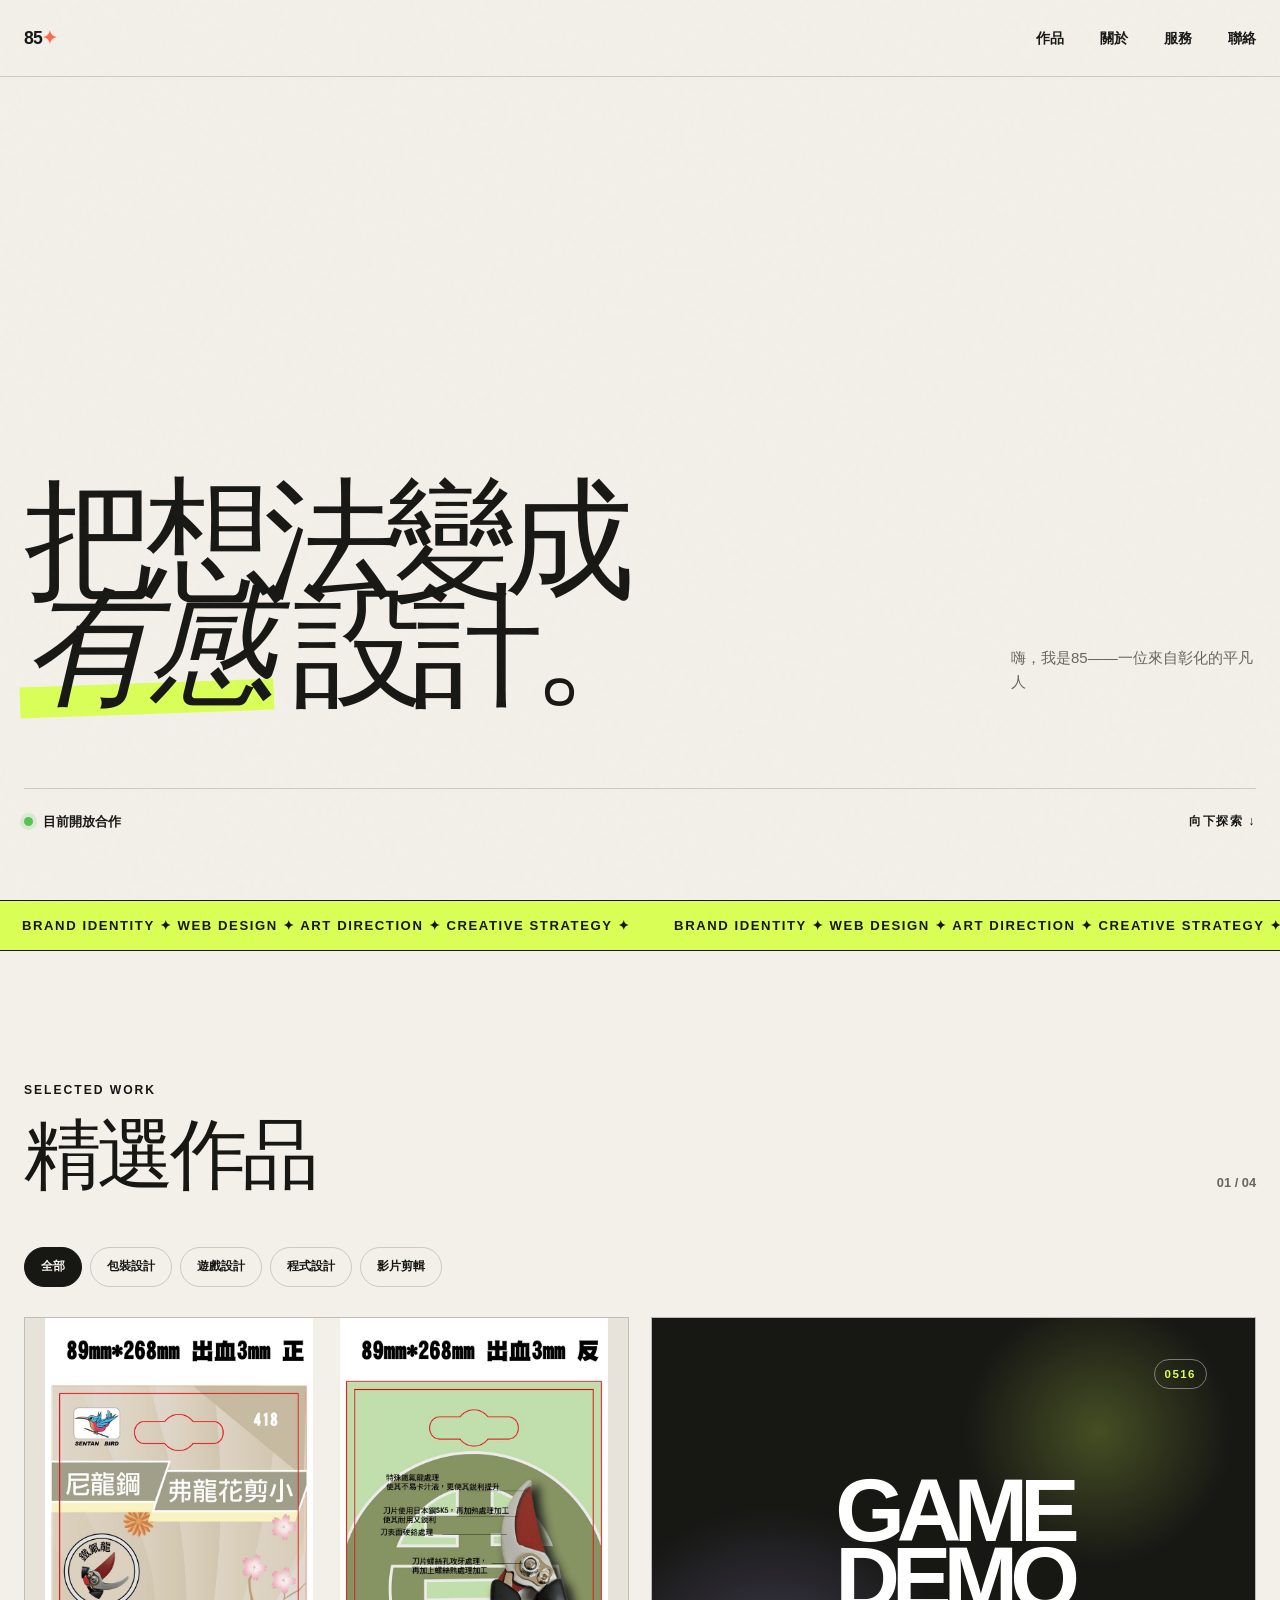
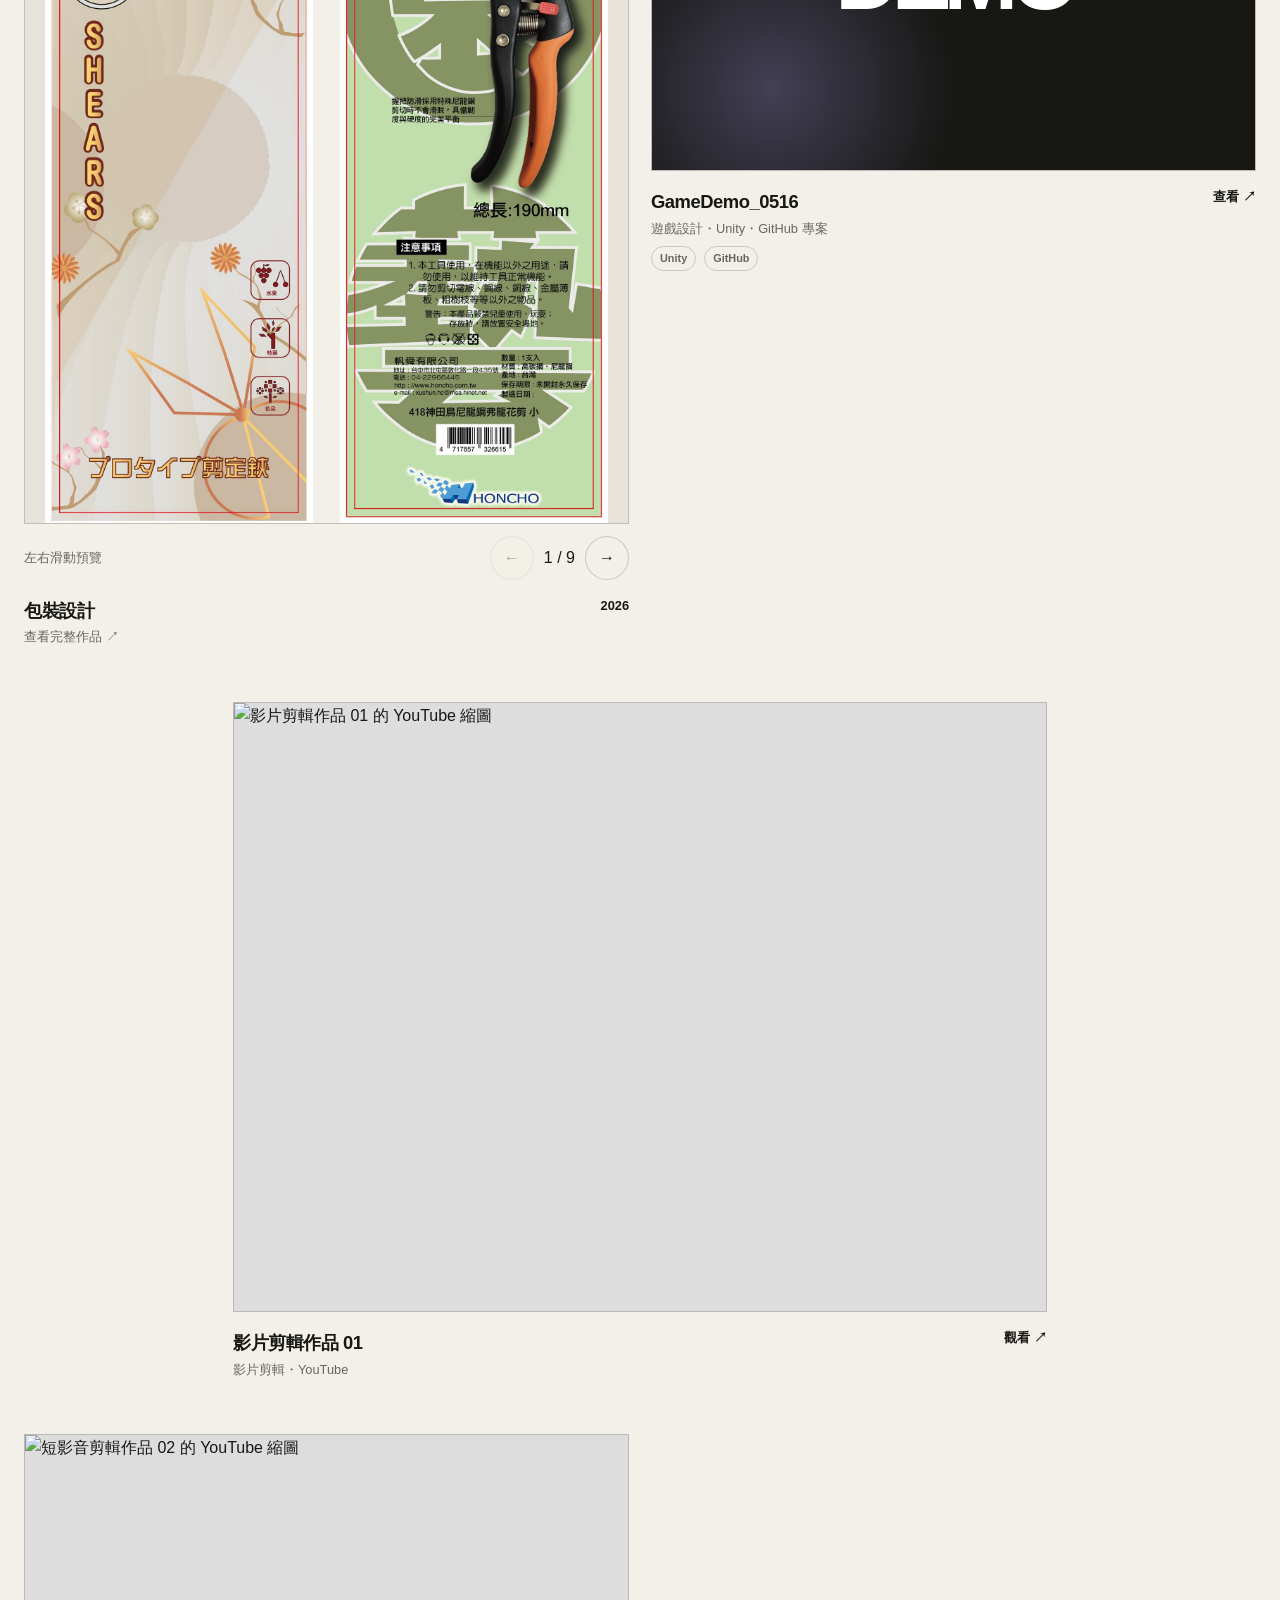
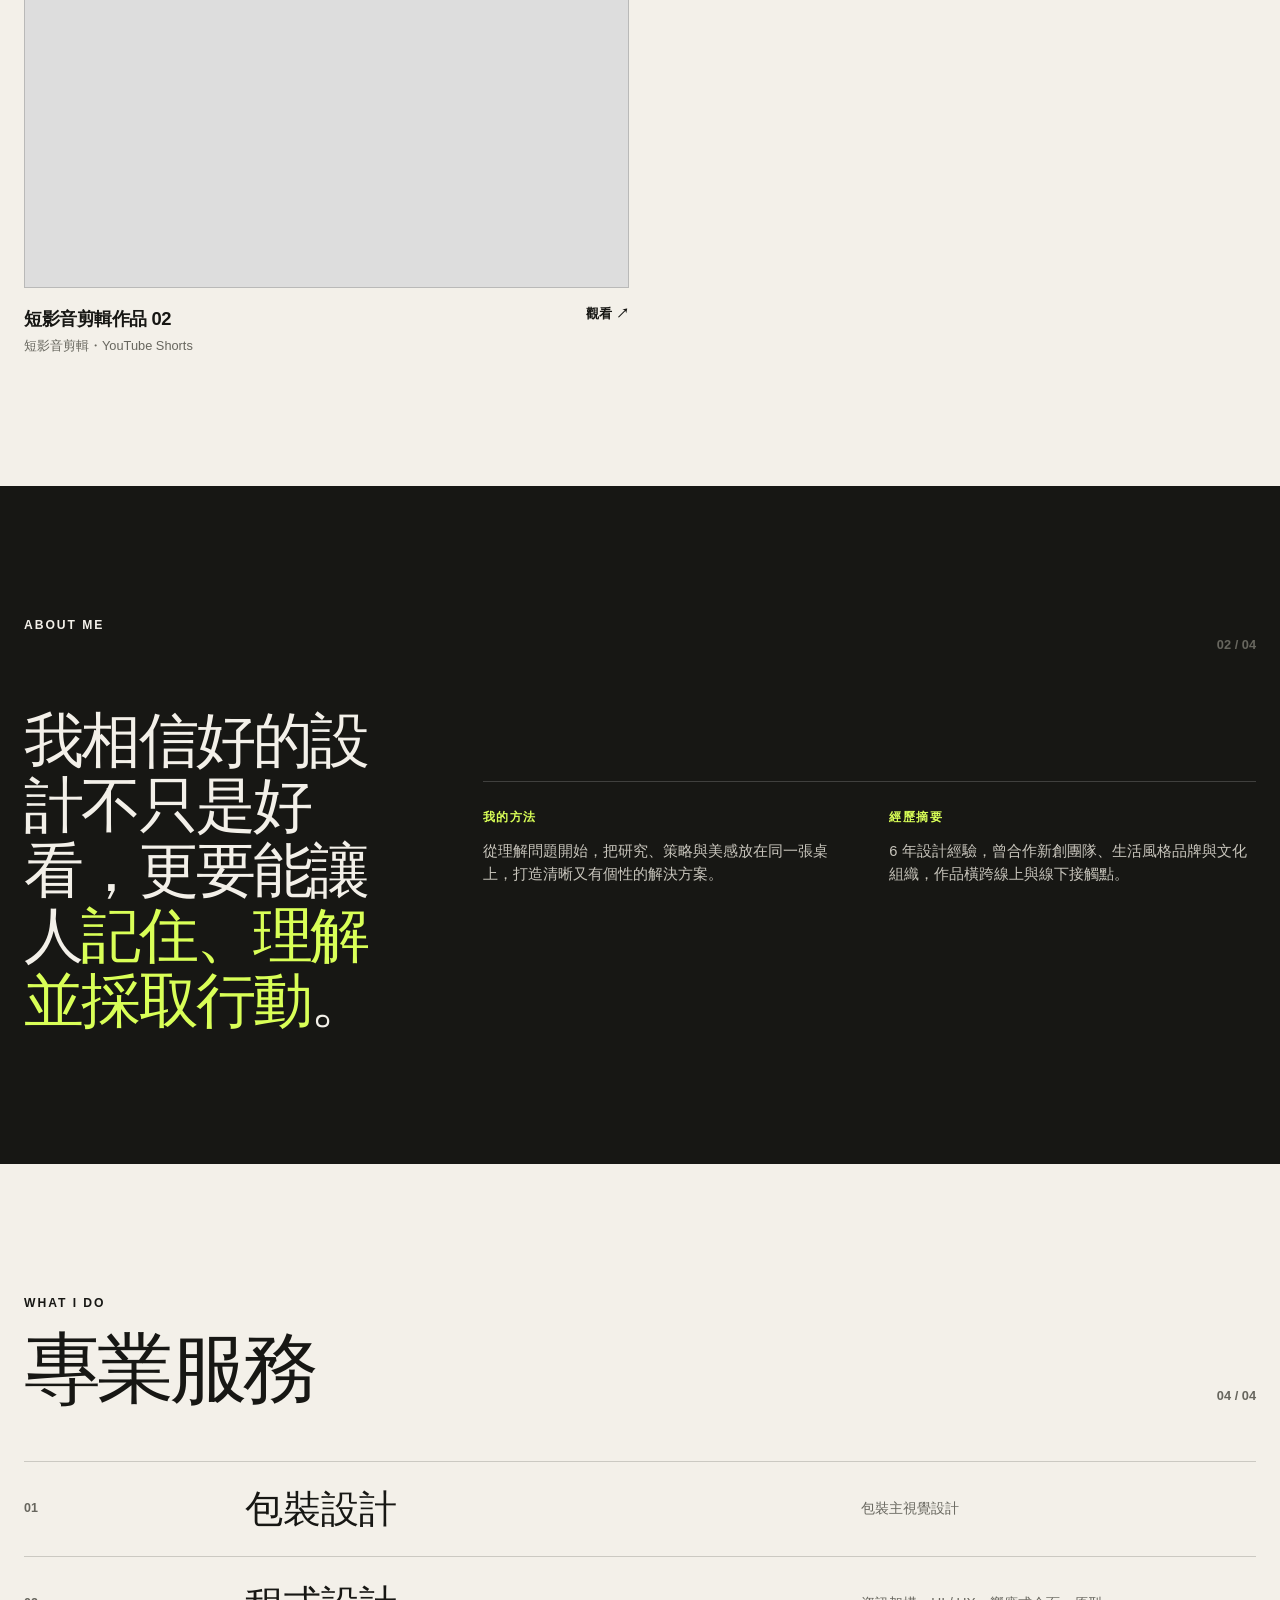
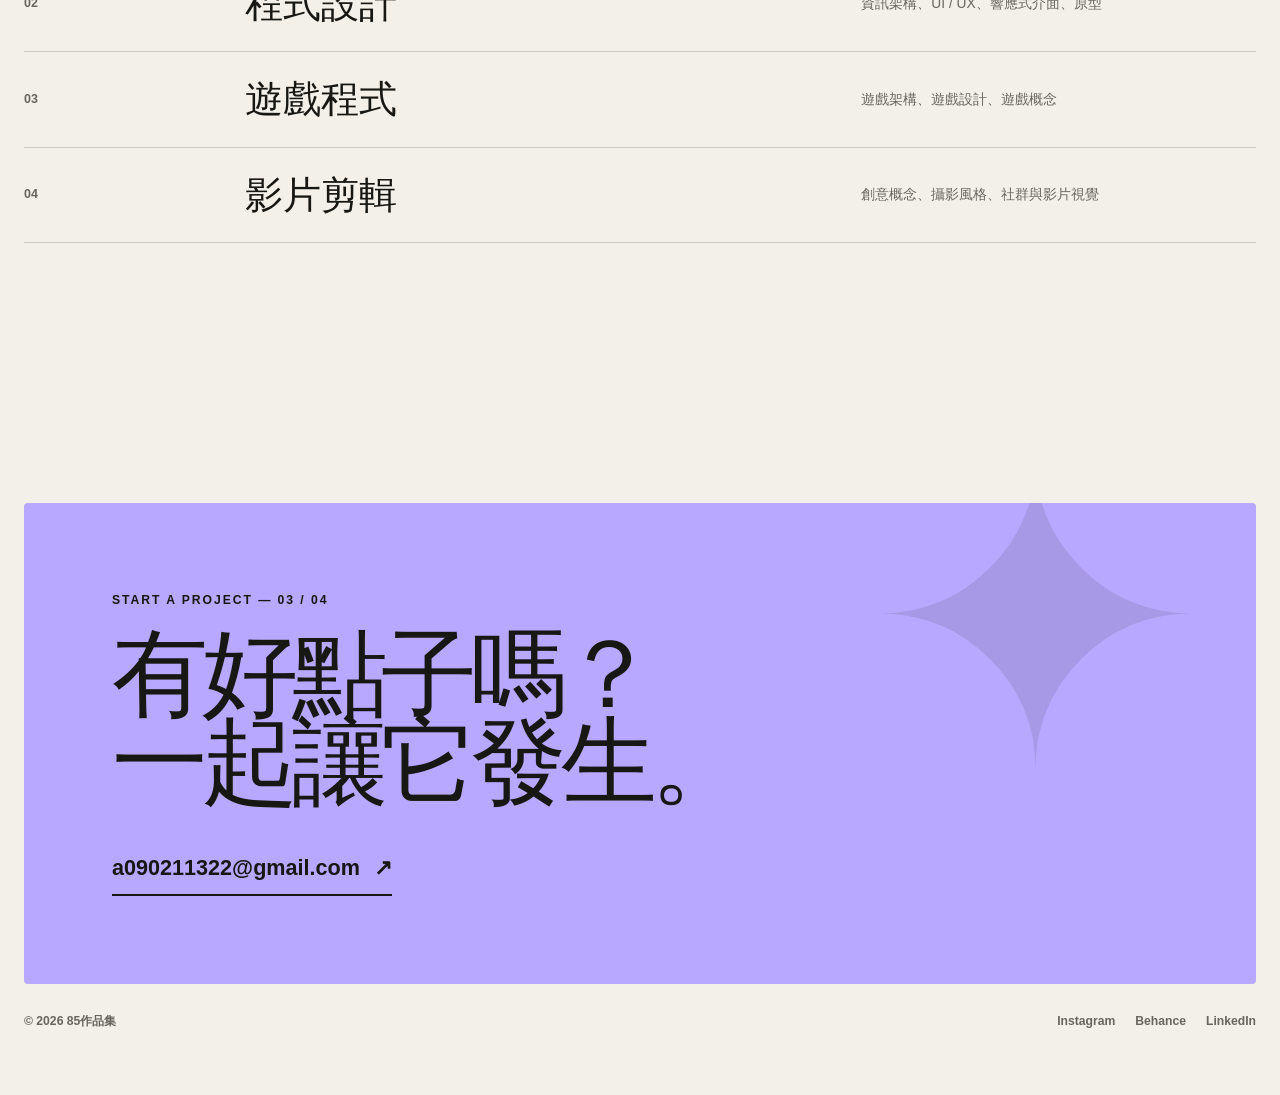
==== commit 830d785c: "Add swipeable packaging project previews" ====
--- a/index.html
+++ b/index.html
@@ -6,6 +6,8 @@
   <meta name="description" content="85的個人作品集。">
   <title>85 — 設計作品集</title>
   <link rel="stylesheet" href="styles.css?v=20260918-5">
+  <link rel="stylesheet" href="packaging-carousel.css?v=1">
+  <script src="packaging-carousel.js?v=1" defer></script>
 </head>
 <body>
   <div class="noise" aria-hidden="true"></div>
@@ -64,10 +66,48 @@
 
         <div class="projects">
           <article class="project reveal" data-category="brand">
-            <a href="Work/" aria-label="查看工具產品包裝設計專案">
-              <div class="project-visual"><img class="project-art project-photo" src="Work/418神田鳥尼龍鋼弗龍花剪小-web.png" alt="神田鳥花剪包裝設計" loading="lazy"></div>
-              <div class="project-meta">
-                <div><h3>包裝設計</h3><p>工具產品系列・視覺編排・產品識別</p></div>
+            <div class="packaging-carousel" role="region" aria-roledescription="輪播" aria-label="包裝設計圖片預覽">
+              <div class="packaging-track" id="packaging-preview" tabindex="0" aria-label="包裝作品圖片，可左右滑動或使用方向鍵切換">
+                <figure class="packaging-slide" role="group" aria-label="1 / 9：神田鳥花剪 418">
+                  <img src="Work/previews/shears-418.jpg" alt="神田鳥花剪 418" loading="lazy" decoding="async">
+                </figure>
+                <figure class="packaging-slide" role="group" aria-label="2 / 9：神田鳥花剪 428">
+                  <img src="Work/previews/shears-428.jpg" alt="神田鳥花剪 428" loading="lazy" decoding="async">
+                </figure>
+                <figure class="packaging-slide" role="group" aria-label="3 / 9：手鋸系列包裝">
+                  <img src="Work/previews/hand-saw.jpg" alt="手鋸系列包裝" loading="lazy" decoding="async">
+                </figure>
+                <figure class="packaging-slide" role="group" aria-label="4 / 9：替換刀片包裝">
+                  <img src="Work/previews/blade.jpg" alt="替換刀片包裝" loading="lazy" decoding="async">
+                </figure>
+                <figure class="packaging-slide" role="group" aria-label="5 / 9：剪定鋸片包裝">
+                  <img src="Work/previews/pruning-saw.jpg" alt="剪定鋸片包裝" loading="lazy" decoding="async">
+                </figure>
+                <figure class="packaging-slide" role="group" aria-label="6 / 9：勁合鋸包裝">
+                  <img src="Work/previews/saw.jpg" alt="勁合鋸包裝" loading="lazy" decoding="async">
+                </figure>
+                <figure class="packaging-slide" role="group" aria-label="7 / 9：大口徑電子卡式噴燈">
+                  <img src="Work/previews/large-torch.jpg" alt="大口徑電子卡式噴燈" loading="lazy" decoding="async">
+                </figure>
+                <figure class="packaging-slide" role="group" aria-label="8 / 9：電子卡式噴燈">
+                  <img src="Work/previews/torch.jpg" alt="電子卡式噴燈" loading="lazy" decoding="async">
+                </figure>
+                <figure class="packaging-slide" role="group" aria-label="9 / 9：防水凝膠包裝">
+                  <img src="Work/previews/gel.jpg" alt="防水凝膠包裝" loading="lazy" decoding="async">
+                </figure>
+              </div>
+              <div class="packaging-controls">
+                <p>左右滑動預覽</p>
+                <div class="packaging-buttons">
+                  <button type="button" data-previous aria-label="上一張包裝圖片" aria-controls="packaging-preview" hidden>←</button>
+                  <span data-counter aria-live="polite" aria-atomic="true">1 / 9</span>
+                  <button type="button" data-next aria-label="下一張包裝圖片" aria-controls="packaging-preview" hidden>→</button>
+                </div>
+              </div>
+            </div>
+            <a href="Work/" aria-label="查看工具產品包裝設計完整作品">
+              <div class="project-meta">
+                <div><h3>包裝設計</h3><p>查看完整作品 ↗</p></div>
                 <span class="project-year">2026</span>
               </div>
             </a>
--- a/packaging-carousel.css
+++ b/packaging-carousel.css
@@ -0,0 +1,52 @@
+.packaging-carousel { min-width: 0; max-width: 100%; }
+.packaging-track {
+  display: flex;
+  width: 100%;
+  min-width: 0;
+  overflow-x: auto;
+  overscroll-behavior-x: contain;
+  scroll-snap-type: x mandatory;
+  scrollbar-width: thin;
+  background: #e7e3da;
+  outline-offset: -3px;
+}
+.packaging-slide {
+  flex: 0 0 100%;
+  min-width: 0;
+  margin: 0;
+  aspect-ratio: 3 / 4;
+  scroll-snap-align: start;
+  scroll-snap-stop: always;
+  border: 1px solid var(--line);
+}
+.packaging-slide img {
+  display: block;
+  width: 100%;
+  max-width: 100%;
+  height: 100%;
+  object-fit: contain;
+}
+.packaging-controls {
+  display: flex;
+  align-items: center;
+  justify-content: space-between;
+  flex-wrap: wrap;
+  gap: 8px 16px;
+  padding-top: 12px;
+}
+.packaging-controls p { margin: 0; font-size: .8rem; color: var(--muted); }
+.packaging-buttons { display: flex; align-items: center; gap: 10px; }
+.packaging-controls button {
+  min-width: 44px;
+  min-height: 44px;
+  border: 1px solid var(--line);
+  border-radius: 50%;
+  background: var(--paper);
+  cursor: pointer;
+}
+.packaging-controls button:disabled { opacity: .35; cursor: default; }
+.packaging-controls button:hover:not(:disabled) { background: var(--lime); }
+.packaging-controls [hidden] { display: none; }
+.packaging-track:focus-visible, .packaging-controls button:focus-visible {
+  outline: 2px solid var(--ink);
+}
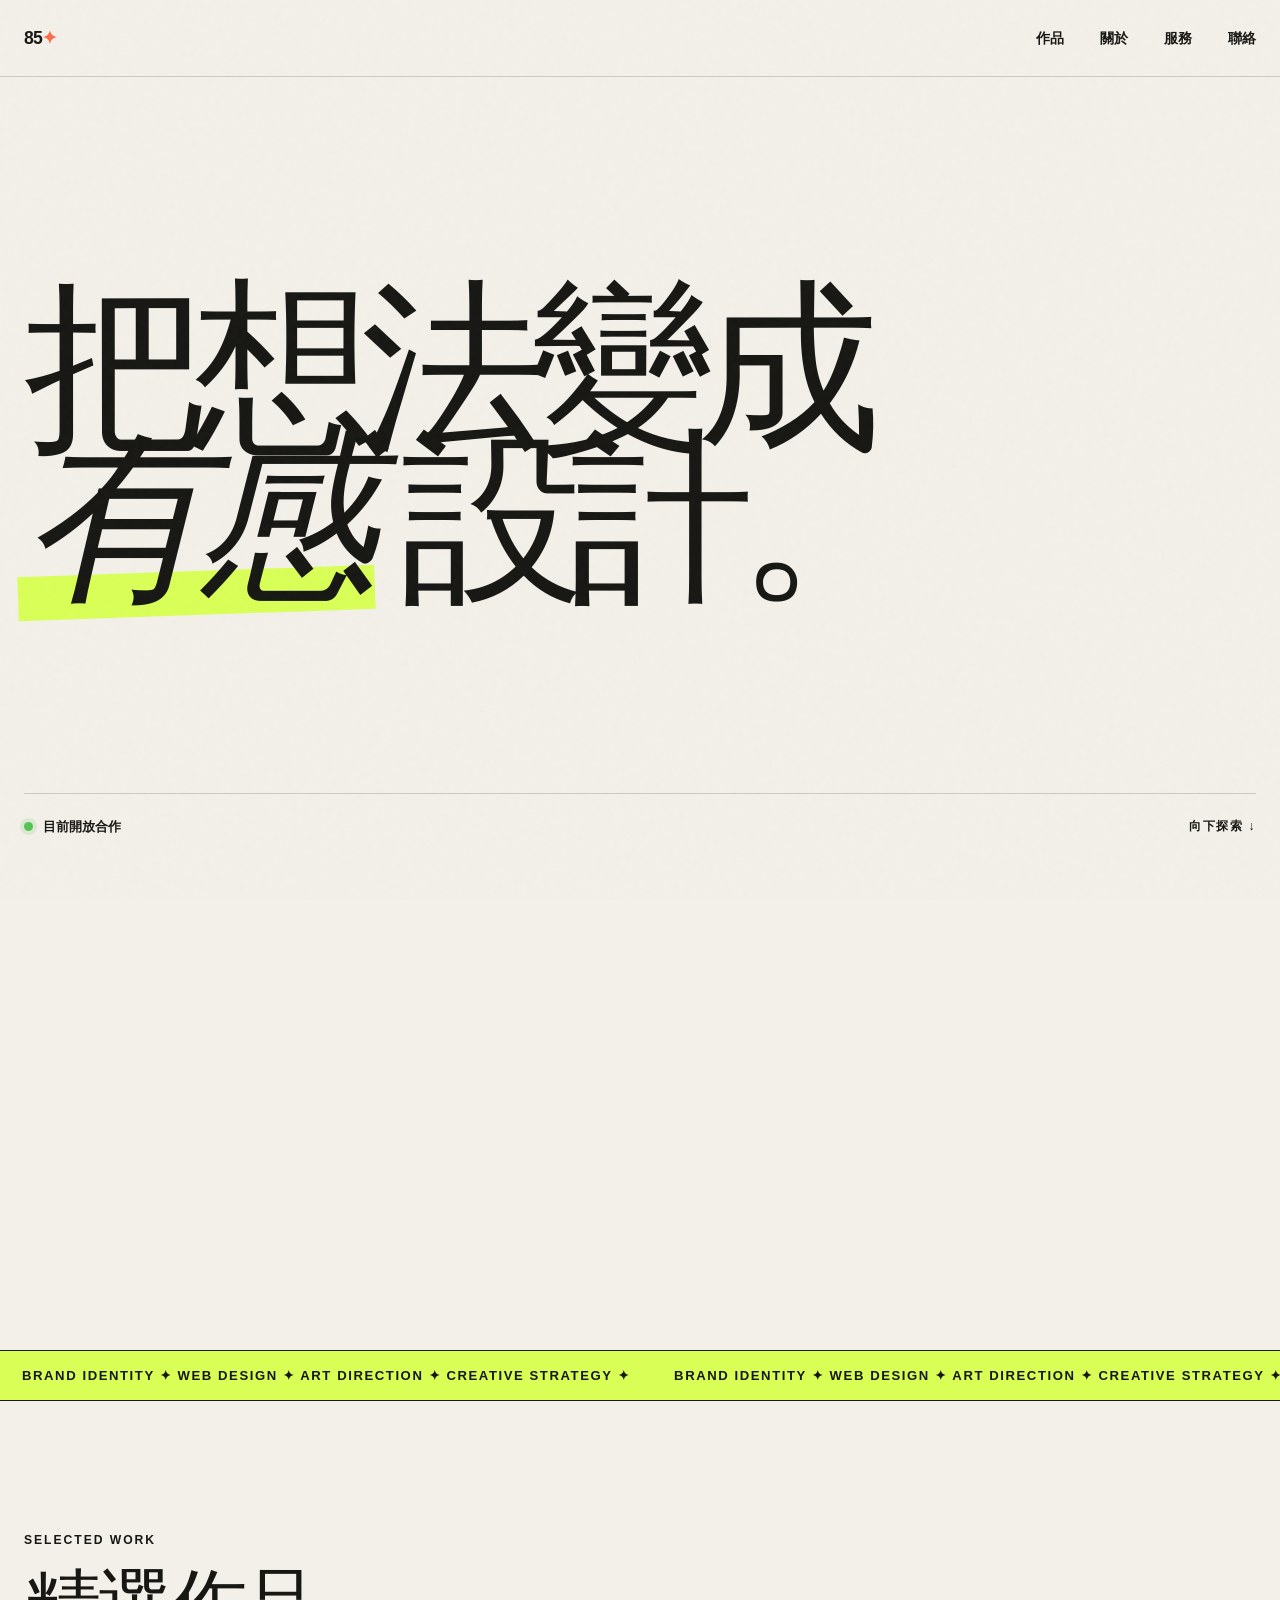
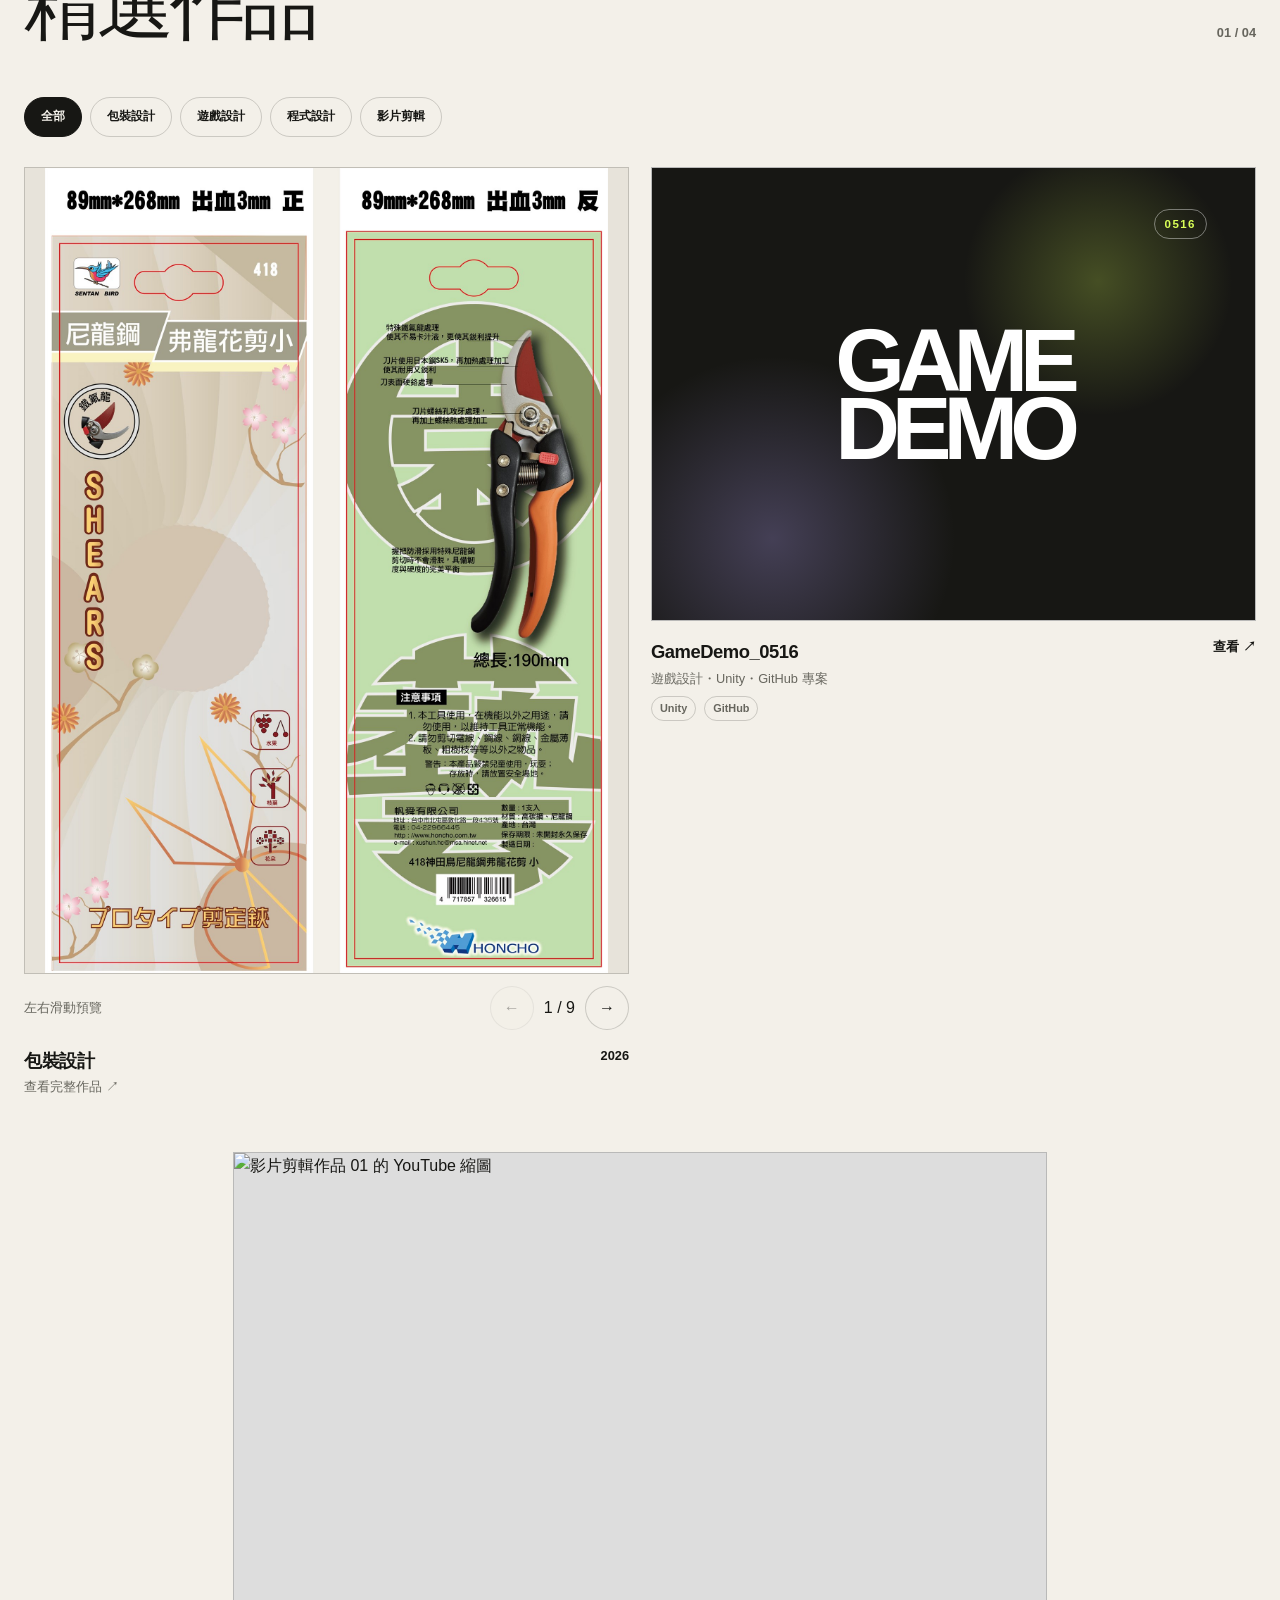
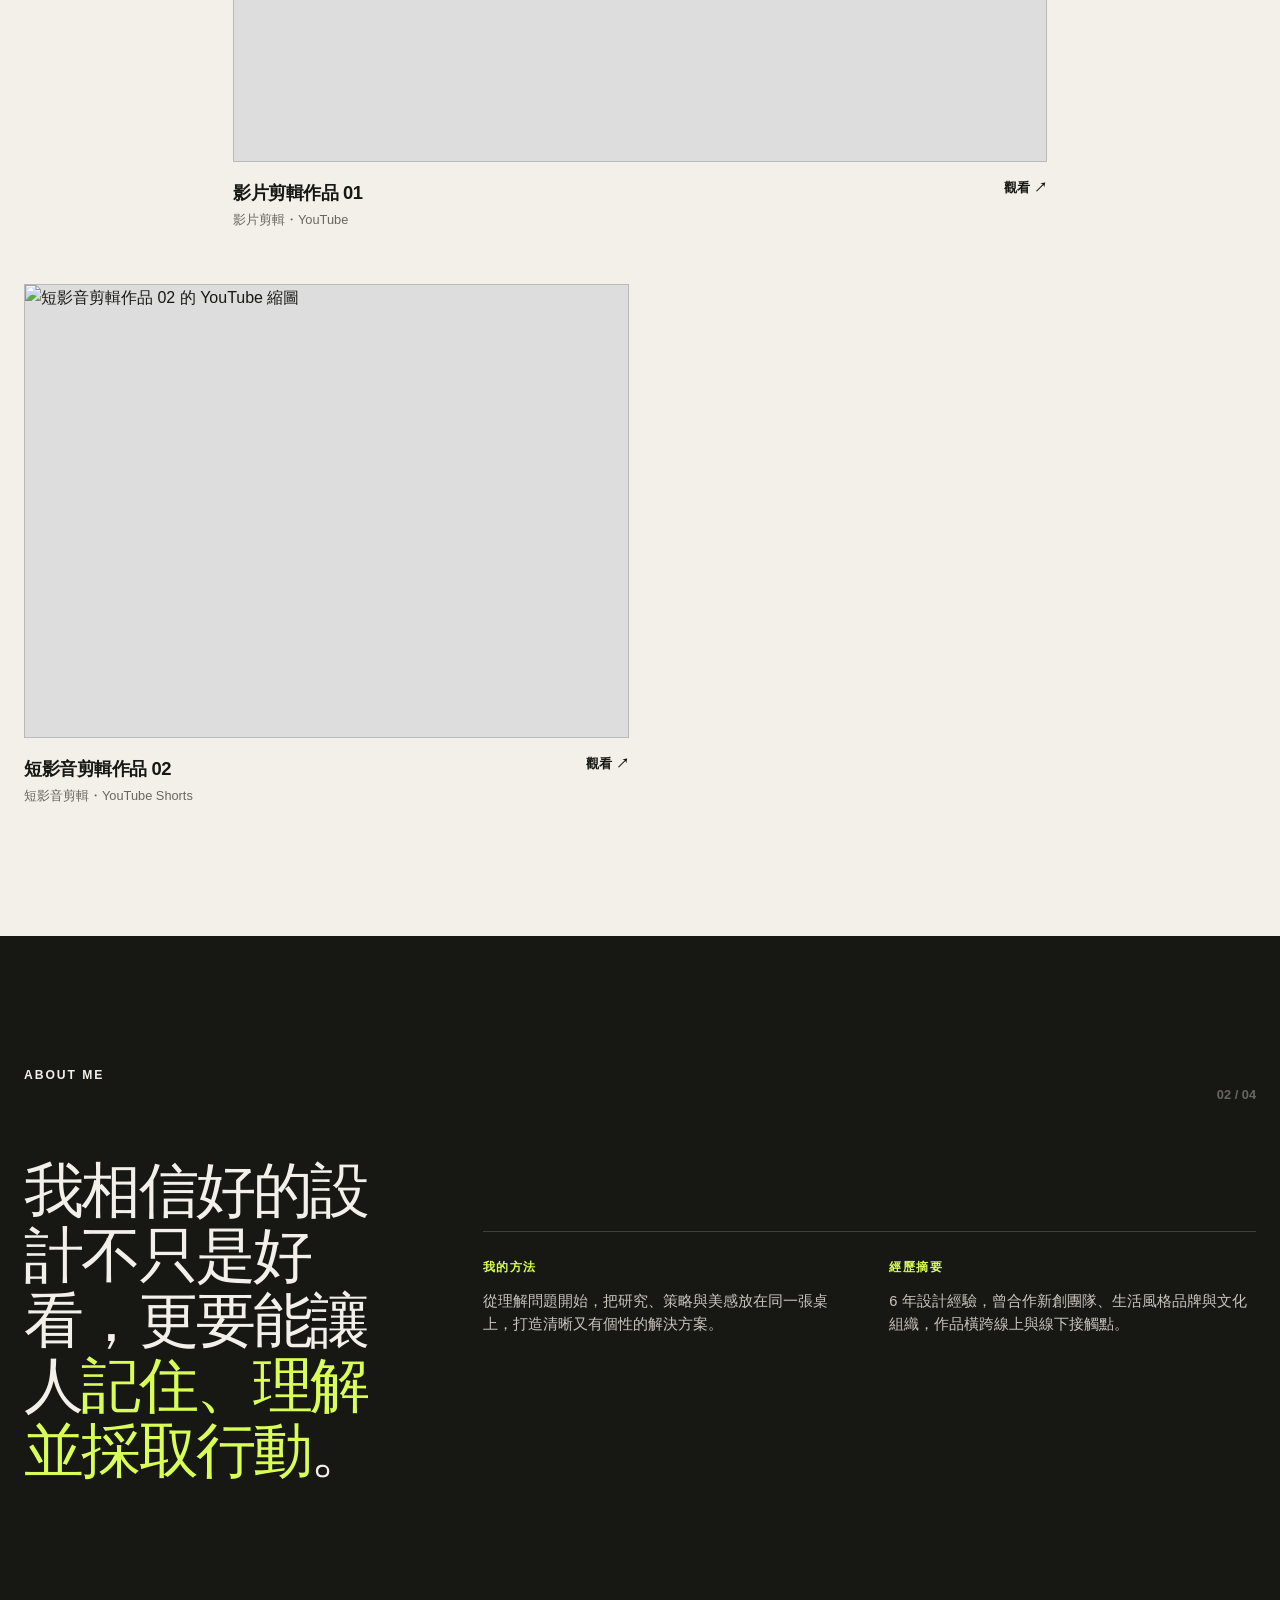
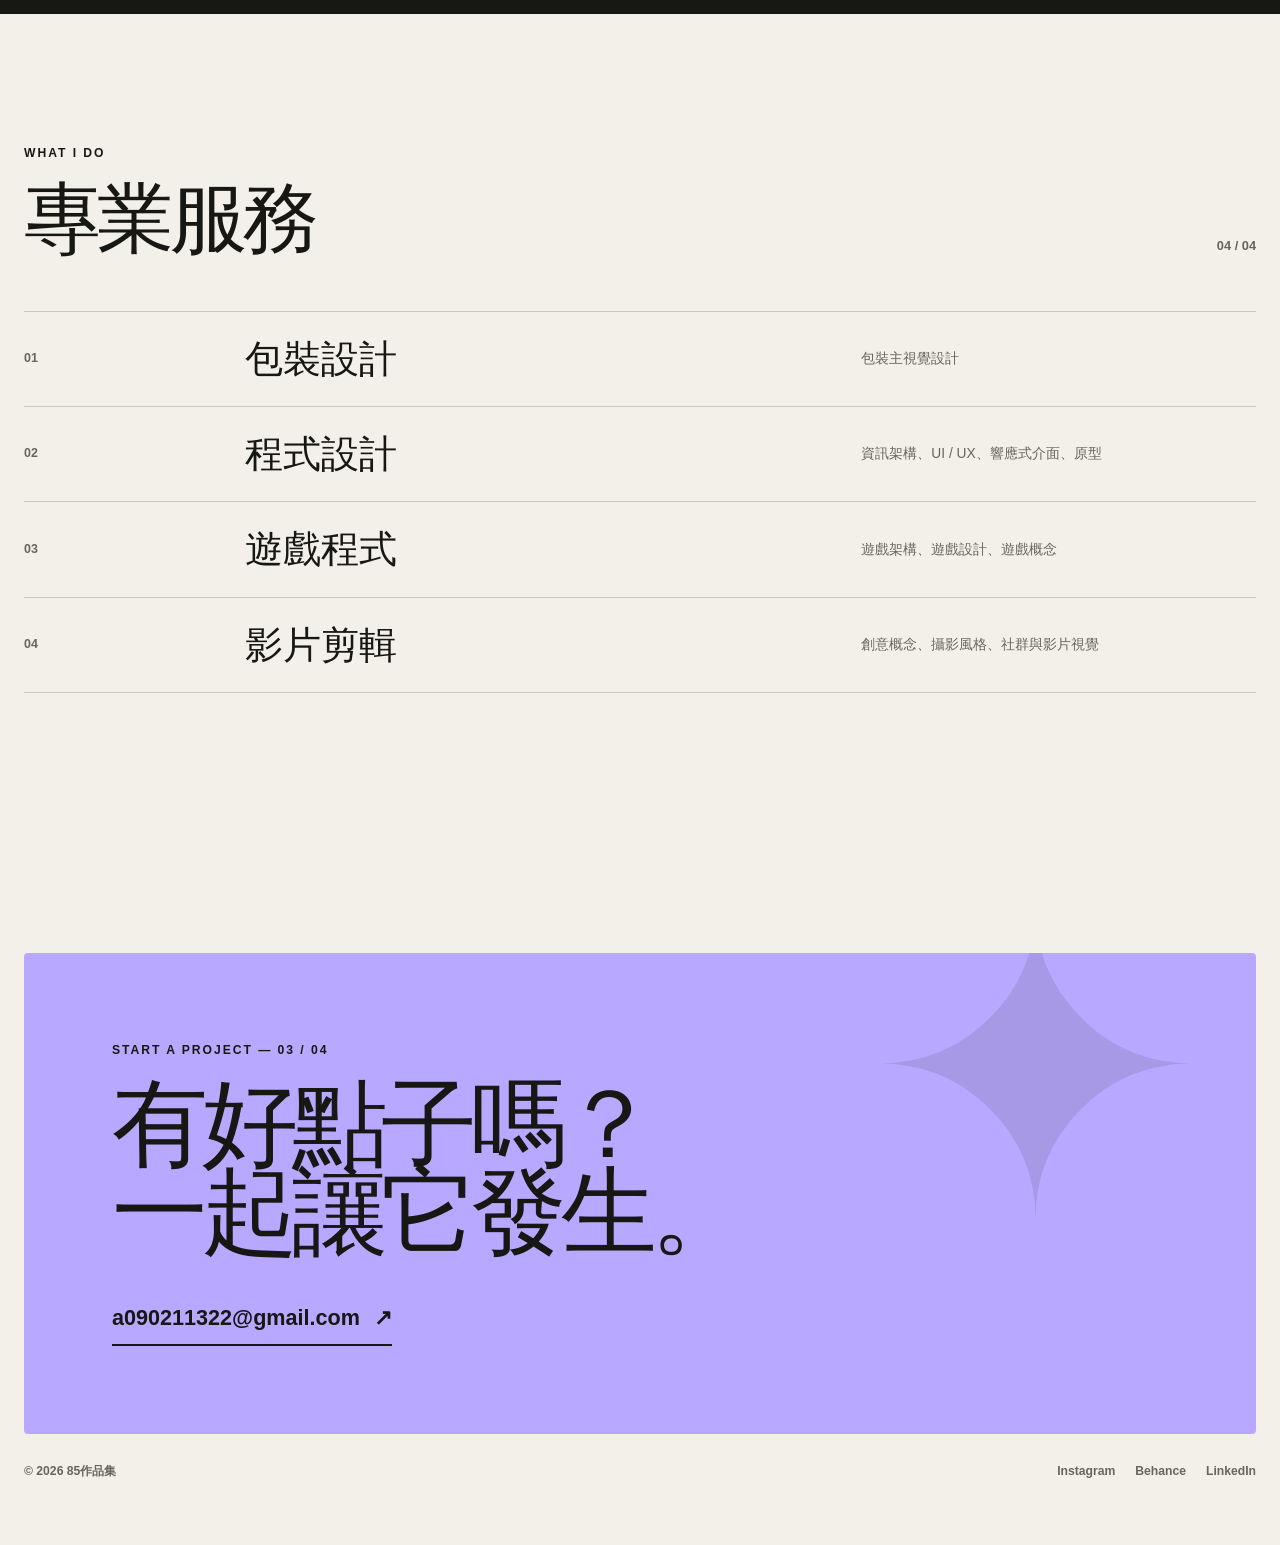
==== commit 577fe0be: "Add scroll-responsive fullscreen hero" ====
--- a/index.html
+++ b/index.html
@@ -5,7 +5,7 @@
   <meta name="viewport" content="width=device-width, initial-scale=1.0">
   <meta name="description" content="85的個人作品集。">
   <title>85 — 設計作品集</title>
-  <link rel="stylesheet" href="styles.css?v=20260918-5">
+  <link rel="stylesheet" href="styles.css?v=20260919-1">
   <link rel="stylesheet" href="packaging-carousel.css?v=1">
   <script src="packaging-carousel.js?v=1" defer></script>
 </head>
@@ -246,6 +246,31 @@
     }, { threshold: .12 });
 
     document.querySelectorAll('.reveal').forEach(element => observer.observe(element));
+
+    const hero = document.querySelector('.hero');
+    const reducedMotion = window.matchMedia('(prefers-reduced-motion: reduce)');
+    let heroFrame;
+
+    const updateHero = () => {
+      const scrollRange = Math.max(hero.offsetHeight - window.innerHeight, 1);
+      const progress = Math.min(Math.max(-hero.getBoundingClientRect().top / scrollRange, 0), 1);
+      const reveal = Math.min(Math.max((progress - .42) / .58, 0), 1);
+
+      hero.style.setProperty('--hero-scale', reducedMotion.matches ? '.72' : String(1 - progress * .28));
+      hero.style.setProperty('--hero-reveal', reducedMotion.matches ? '1' : String(reveal));
+      hero.style.setProperty('--hero-note-y', reducedMotion.matches ? '0px' : `${(1 - reveal) * 18}px`);
+      heroFrame = null;
+    };
+
+    const requestHeroUpdate = () => {
+      if (!heroFrame) heroFrame = requestAnimationFrame(updateHero);
+    };
+
+    updateHero();
+    addEventListener('scroll', requestHeroUpdate, { passive: true });
+    addEventListener('resize', requestHeroUpdate);
+    reducedMotion.addEventListener?.('change', requestHeroUpdate);
+
     document.getElementById('year').textContent = new Date().getFullYear();
     if (new URLSearchParams(location.search).get('layout-check') === '1') {
       const diagnosticScript = document.createElement('script');
--- a/styles.css
+++ b/styles.css
@@ -81,23 +81,37 @@
 .menu-button { display: none; padding: 8px 0; border: 0; background: none; font-weight: 800; cursor: pointer; }
 
 .hero {
-  min-height: 100vh;
+  --hero-scale: 1;
+  --hero-reveal: 0;
+  --hero-note-y: 18px;
+  min-height: 150svh;
+  padding: 0;
+}
+.hero > .container {
+  position: sticky;
+  top: 0;
   display: grid;
-  align-items: end;
-  padding: 150px 0 68px;
-  overflow: hidden;
-}
-.hero-top { display: flex; justify-content: space-between; align-items: flex-end; gap: 40px; }
+  grid-template-rows: 1fr auto;
+  width: min(calc(100% - 48px), var(--max-width));
+  height: 100svh;
+  min-height: 620px;
+  padding-top: clamp(110px, 14svh, 170px);
+  padding-bottom: clamp(38px, 7svh, 68px);
+}
+.hero-top { position: relative; align-self: center; }
 .hero h1 {
-  max-width: 980px;
+  max-width: 1100px;
   margin: 0;
   font-family: Georgia, "Noto Serif TC", serif;
-  font-size: clamp(4.3rem, 10.2vw, 9.1rem);
+  font-size: clamp(5.5rem, 14.4vw, 13.5rem);
   font-weight: 400;
   line-height: .82;
   letter-spacing: -.085em;
-}
-.hero-line { display: block; }
+  transform: scale(var(--hero-scale));
+  transform-origin: left center;
+  will-change: transform;
+}
+.hero-line { display: block; white-space: nowrap; }
 .hero-line--accent { white-space: nowrap; }
 .hero h1 em { position: relative; margin-inline-end: .22em; font-weight: 400; }
 .hero h1 em::before {
@@ -111,12 +125,23 @@
   background: var(--lime);
   transform: rotate(-2deg);
 }
-.hero-note { width: 245px; margin: 0 0 8px; font-size: .94rem; color: var(--muted); }
+.hero-note {
+  position: absolute;
+  right: 0;
+  bottom: 8px;
+  width: 245px;
+  margin: 0;
+  color: var(--muted);
+  font-size: .94rem;
+  opacity: var(--hero-reveal);
+  transform: translateY(var(--hero-note-y));
+  transition: opacity .12s linear;
+}
 .hero-footer {
   display: flex;
   align-items: flex-end;
   justify-content: space-between;
-  margin-top: 86px;
+  margin-top: 28px;
   padding-top: 22px;
   border-top: 1px solid var(--line);
 }
@@ -297,17 +322,31 @@
     background: var(--paper);
   }
   .nav-links.open { display: flex; }
-  .hero { min-height: auto; padding: 118px 0 56px; }
+  .hero { min-height: 155svh; padding: 0; }
+  .hero > .container {
+    width: auto;
+    height: 100svh;
+    min-height: 540px;
+    margin-right: 16px;
+    margin-left: 16px;
+    padding-top: 96px;
+    padding-bottom: 34px;
+  }
   .hero-top { display: block; }
   .hero h1 {
     max-width: 100%;
-    font-size: min(16vw, 5.5rem);
+    font-size: min(15.5vw, 5.5rem);
     line-height: .94;
     letter-spacing: -.065em;
   }
   .hero-line + .hero-line { margin-top: .08em; }
-  .hero-note { width: auto; max-width: 330px; margin-top: 30px; }
-  .hero-footer { gap: 16px; flex-wrap: wrap; margin-top: 48px; }
+  .hero-note {
+    position: static;
+    width: auto;
+    max-width: 330px;
+    margin-top: 30px;
+  }
+  .hero-footer { gap: 16px; flex-wrap: wrap; margin-top: 24px; }
   .project-meta > div { min-width: 0; }
   .contact-link { max-width: 100%; gap: 8px; font-size: clamp(.86rem, 3.8vw, 1rem); overflow-wrap: anywhere; }
   section { padding: 90px 0; }
@@ -340,5 +379,8 @@
 @media (prefers-reduced-motion: reduce) {
   html { scroll-behavior: auto; }
   *, *::before, *::after { animation-duration: .01ms !important; animation-iteration-count: 1 !important; transition-duration: .01ms !important; }
+  .hero { min-height: 100svh; }
   .reveal { opacity: 1; transform: none; }
-}
+  .hero h1 { transform: scale(.72); }
+  .hero-note { opacity: 1; transform: none; }
+}
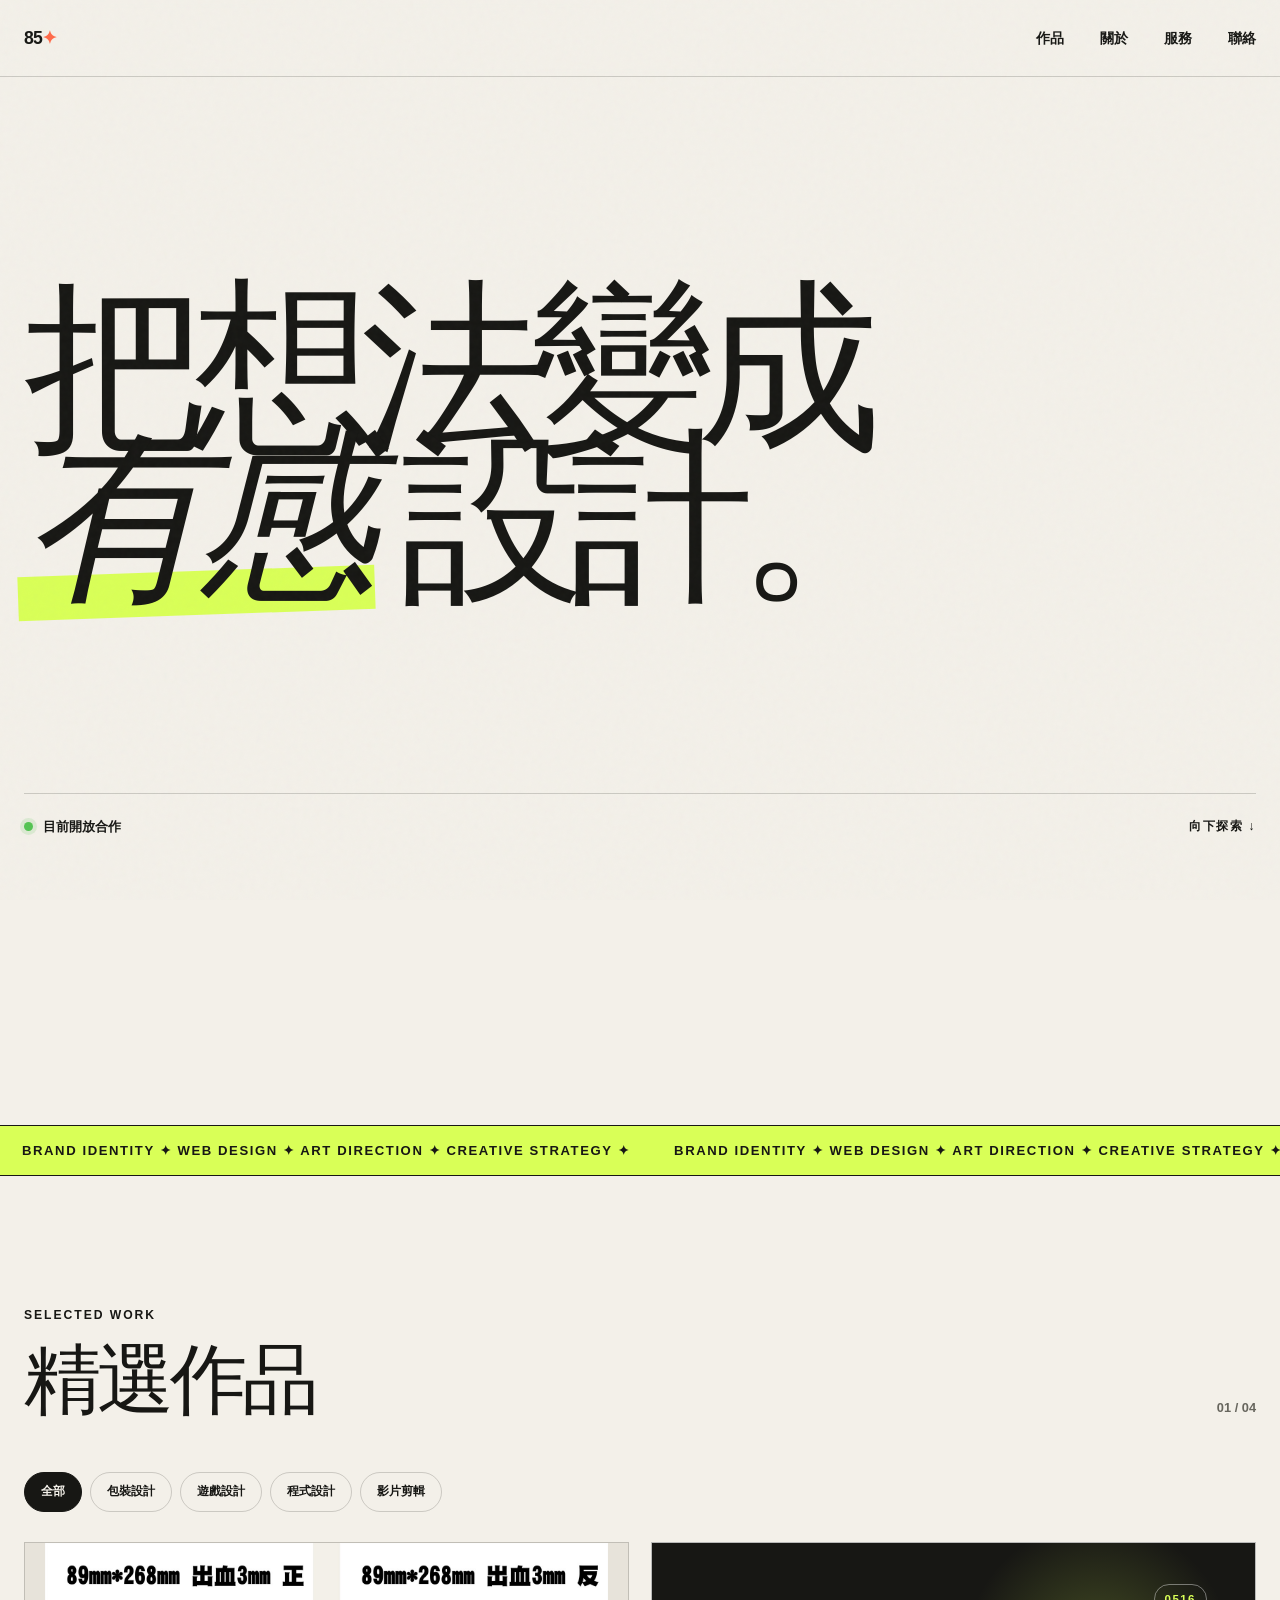
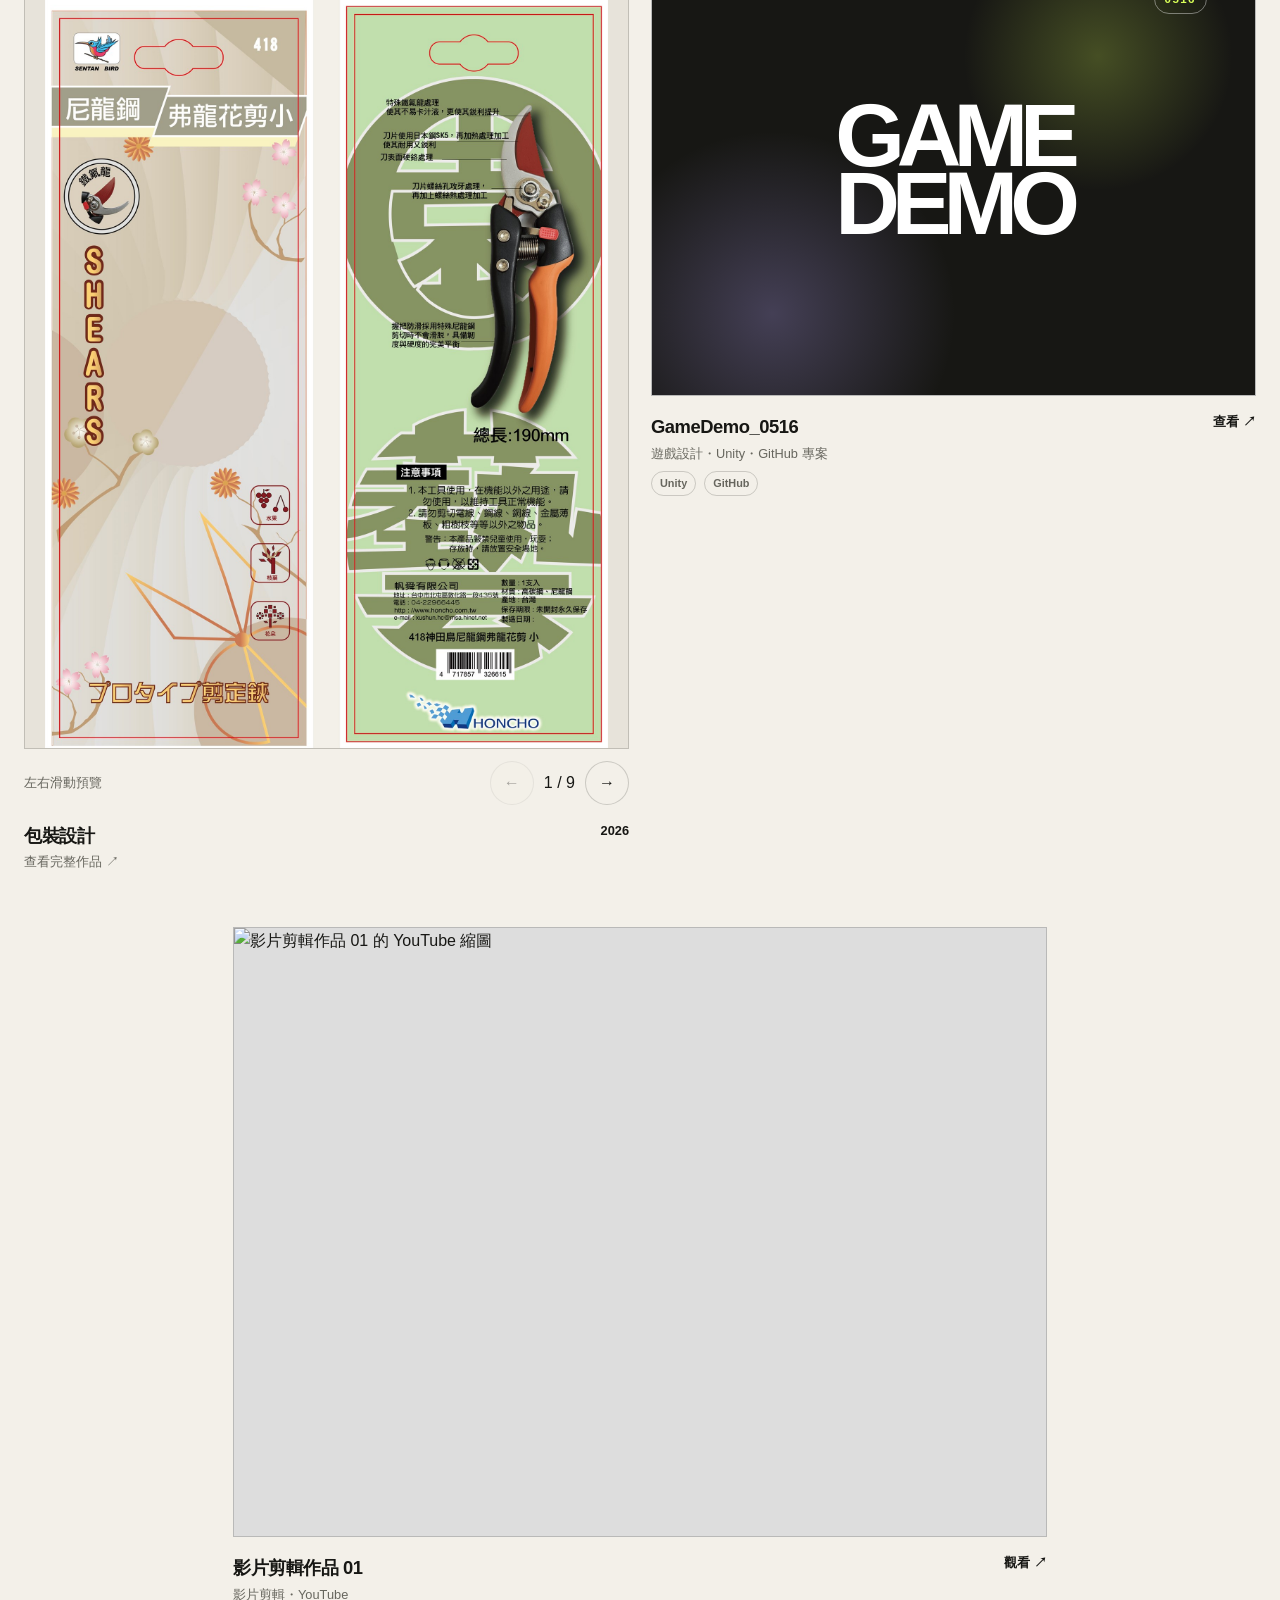
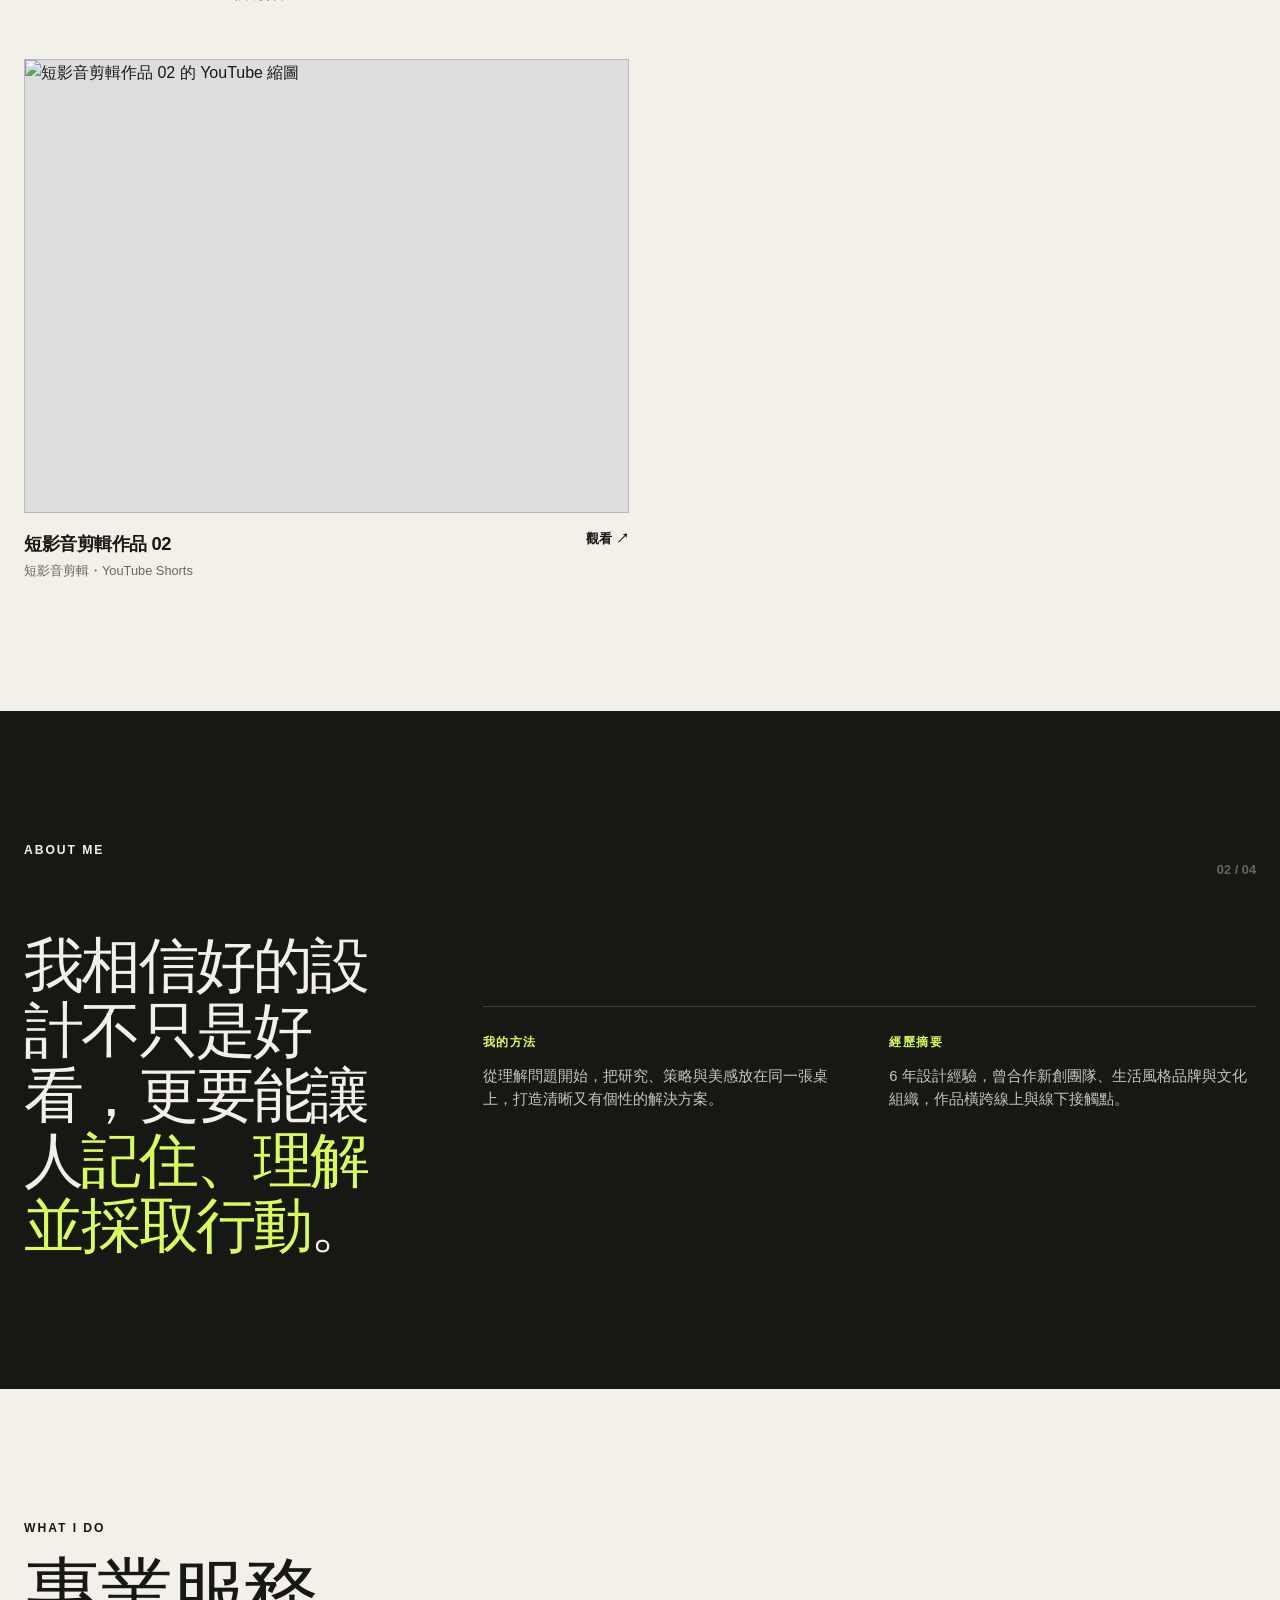
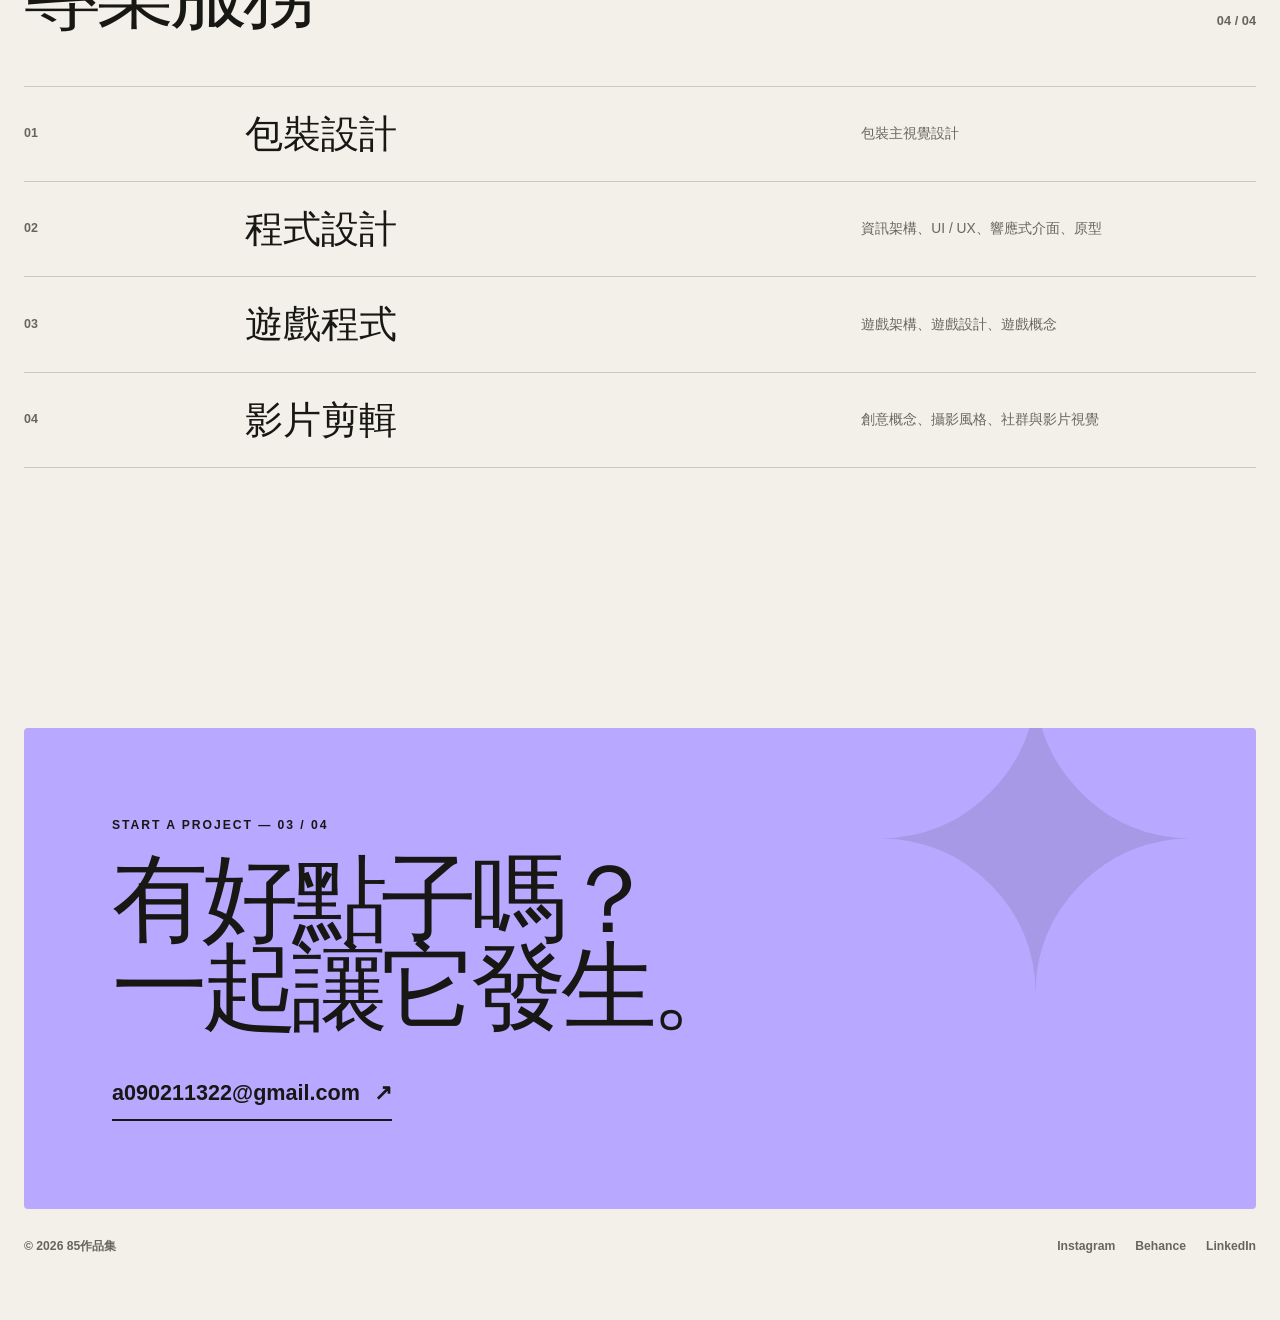
==== commit 5f67bf9b: "Tighten fullscreen hero scroll spacing" ====
--- a/index.html
+++ b/index.html
@@ -5,7 +5,7 @@
   <meta name="viewport" content="width=device-width, initial-scale=1.0">
   <meta name="description" content="85的個人作品集。">
   <title>85 — 設計作品集</title>
-  <link rel="stylesheet" href="styles.css?v=20260919-1">
+  <link rel="stylesheet" href="styles.css?v=20260919-2">
   <link rel="stylesheet" href="packaging-carousel.css?v=1">
   <script src="packaging-carousel.js?v=1" defer></script>
 </head>
--- a/styles.css
+++ b/styles.css
@@ -84,7 +84,7 @@
   --hero-scale: 1;
   --hero-reveal: 0;
   --hero-note-y: 18px;
-  min-height: 150svh;
+  min-height: 125svh;
   padding: 0;
 }
 .hero > .container {
@@ -322,7 +322,7 @@
     background: var(--paper);
   }
   .nav-links.open { display: flex; }
-  .hero { min-height: 155svh; padding: 0; }
+  .hero { min-height: 128svh; padding: 0; }
   .hero > .container {
     width: auto;
     height: 100svh;
